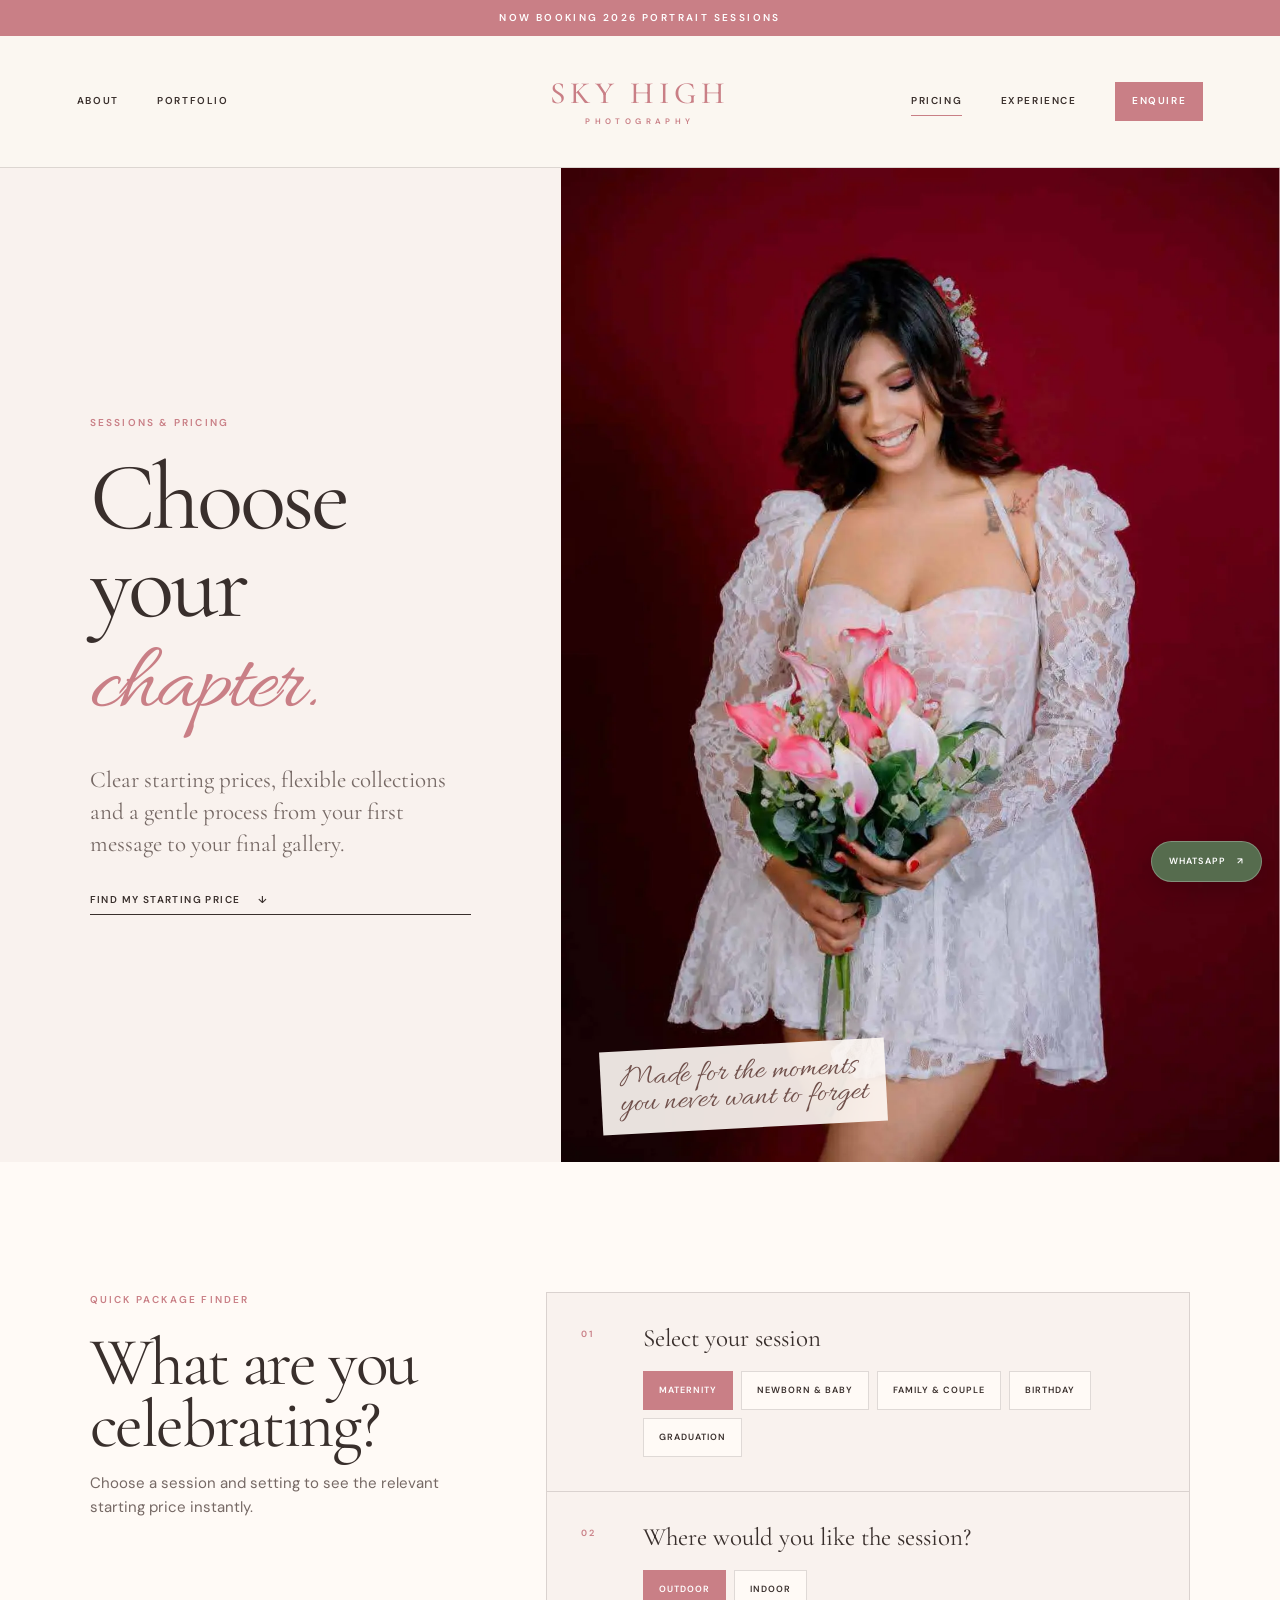
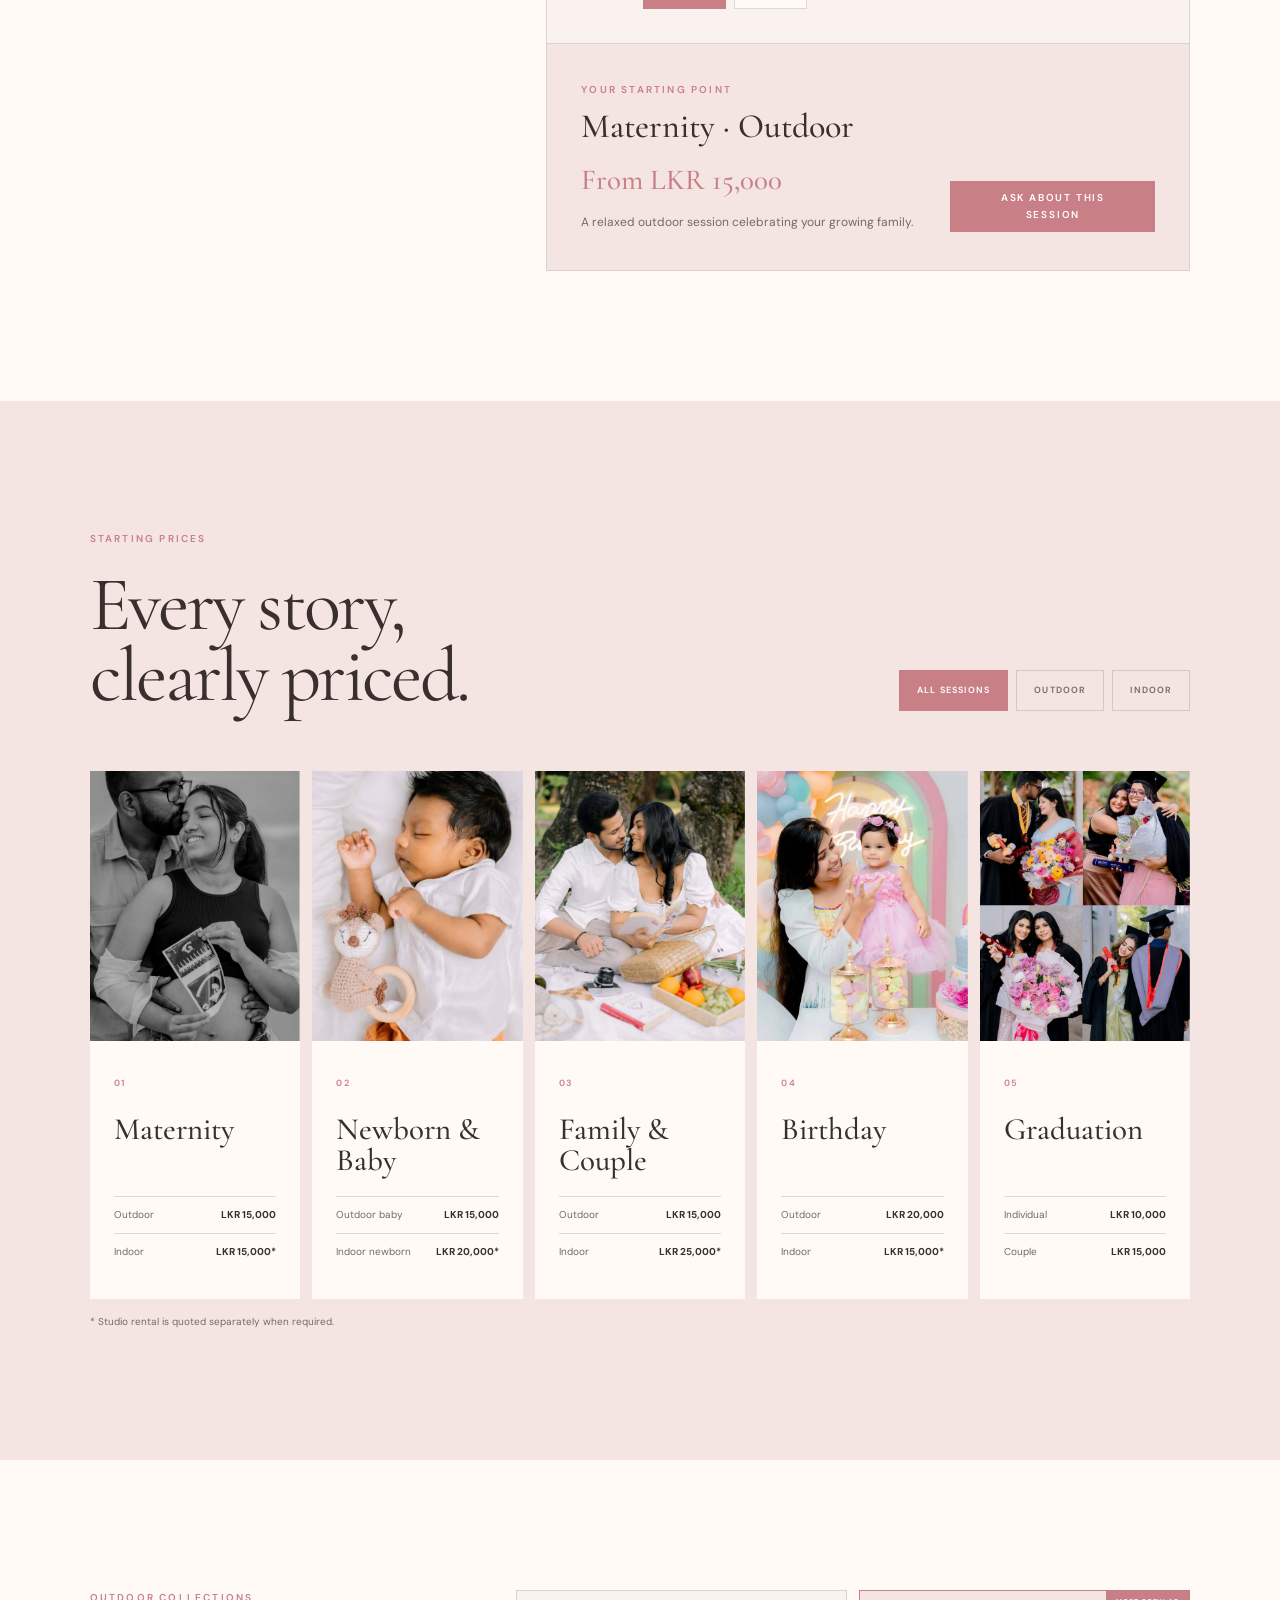
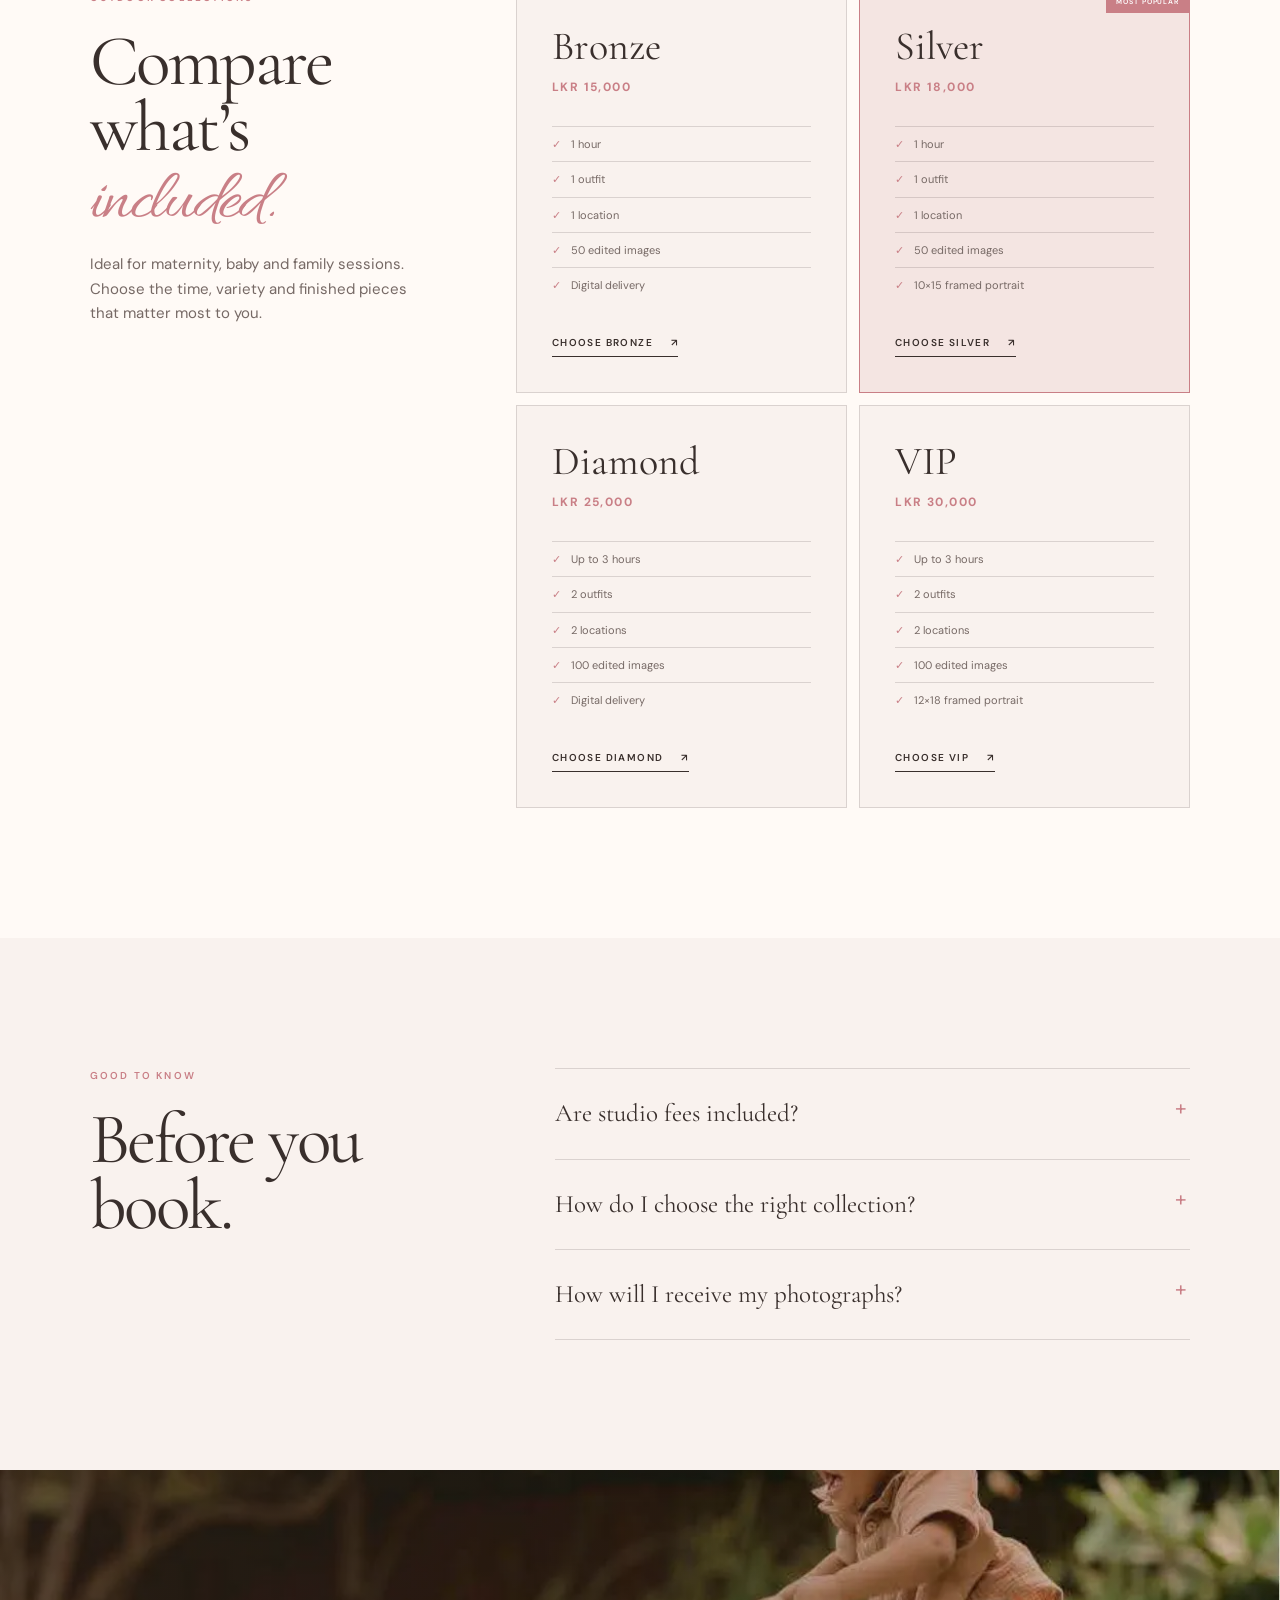
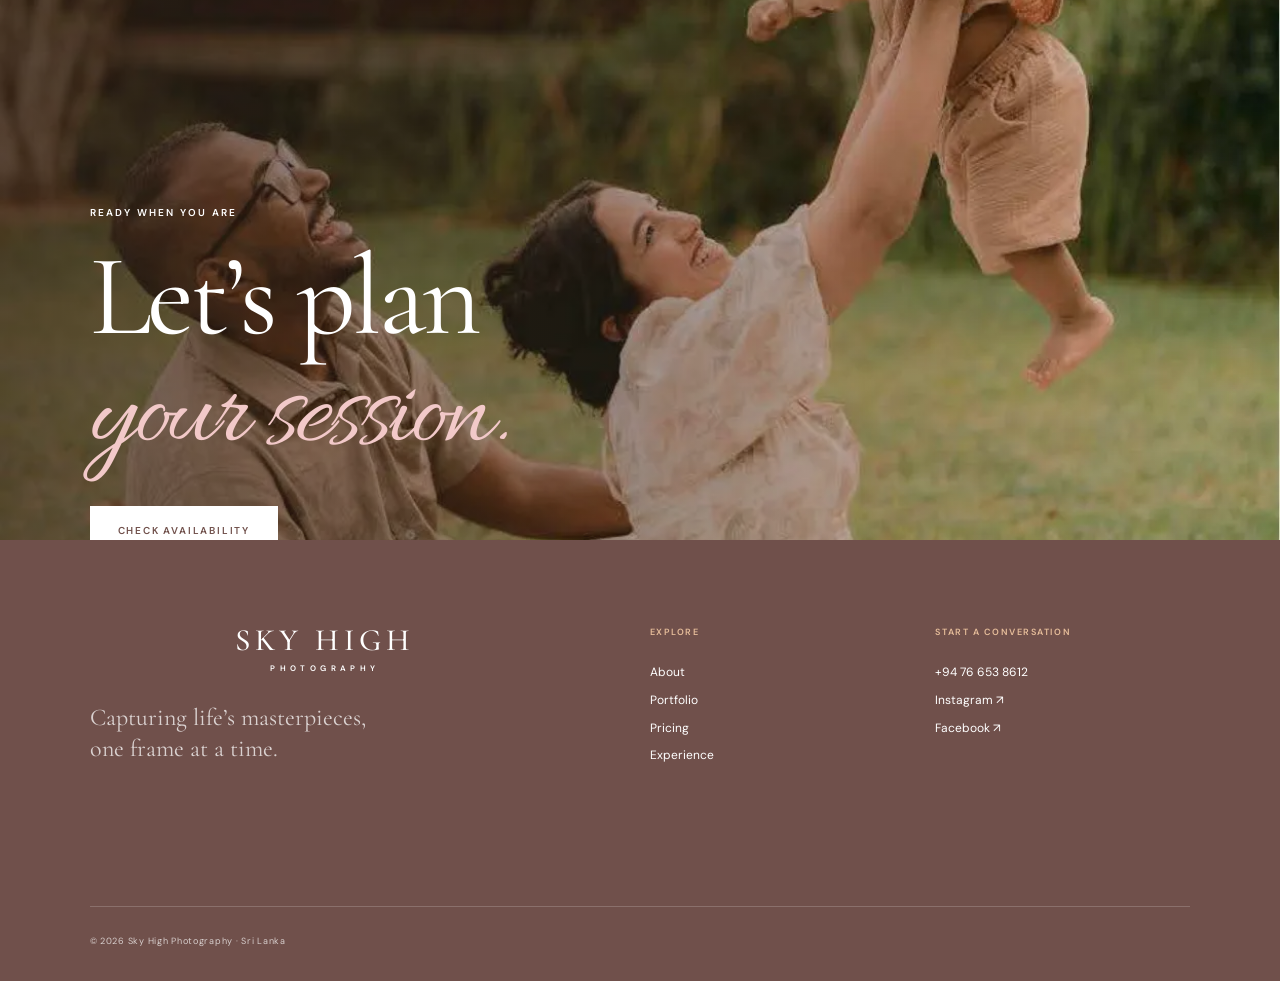
==== pricing.html @ 451ad840 "Add interactive pricing page and refine desktop hero" ====
<!doctype html>
<html lang="en">
<head>
  <meta charset="UTF-8">
  <meta name="viewport" content="width=device-width, initial-scale=1.0">
  <meta name="description" content="Compare Sky High Photography maternity, newborn, baby, family, birthday and graduation session prices in Sri Lanka.">
  <meta name="theme-color" content="#c97f86">
  <title>Sessions & Pricing | Sky High Photography</title>
  <link rel="preconnect" href="https://fonts.googleapis.com">
  <link rel="preconnect" href="https://fonts.gstatic.com" crossorigin>
  <link href="https://fonts.googleapis.com/css2?family=Allura&family=Cormorant+Garamond:ital,wght@0,400;0,500;0,600;1,400&family=DM+Sans:wght@400;500;600&display=swap" rel="stylesheet">
  <link rel="stylesheet" href="styles.css?v=6">
</head>
<body class="pricing-page">
  <a class="skip-link" href="#main">Skip to content</a>
  <div class="announcement">Now booking 2026 portrait sessions</div>

  <header class="site-header" data-header>
    <nav class="nav-group nav-left" aria-label="Primary navigation">
      <a href="index.html#about">About</a>
      <a href="index.html#portfolio">Portfolio</a>
    </nav>
    <a class="brand" href="index.html" aria-label="Sky High Photography home">
      <span>SKY HIGH</span>
      <small>PHOTOGRAPHY</small>
    </a>
    <nav class="nav-group nav-right" aria-label="Secondary navigation">
      <a class="active" href="pricing.html" aria-current="page">Pricing</a>
      <a href="index.html#experience">Experience</a>
      <a class="nav-enquire" href="https://wa.me/94766538612?text=Hi%20Sky%20High%20Photography%2C%20I%27d%20like%20to%20check%20your%20availability." target="_blank" rel="noopener">Enquire</a>
    </nav>
    <button class="menu-toggle" type="button" aria-expanded="false" aria-controls="mobile-menu" aria-label="Open menu">
      <span></span><span></span>
    </button>
    <nav class="mobile-menu" id="mobile-menu" aria-label="Mobile navigation">
      <a href="index.html#about">About</a>
      <a href="index.html#portfolio">Portfolio</a>
      <a href="pricing.html" aria-current="page">Pricing</a>
      <a href="index.html#experience">Experience</a>
      <a href="https://wa.me/94766538612?text=Hi%20Sky%20High%20Photography%2C%20I%27d%20like%20to%20check%20your%20availability." target="_blank" rel="noopener">Check availability</a>
    </nav>
  </header>

  <main id="main">
    <section class="pricing-hero">
      <div class="pricing-hero-copy reveal">
        <p class="eyebrow">Sessions & pricing</p>
        <h1>Choose your<br><em>chapter.</em></h1>
        <p>Clear starting prices, flexible collections and a gentle process from your first message to your final gallery.</p>
        <a class="text-link" href="#package-finder">Find my starting price <span>↓</span></a>
      </div>
      <div class="pricing-hero-image">
        <img src="assets/photos/photo-19.webp" alt="Elegant outdoor maternity portrait" fetchpriority="high">
        <span>Made for the moments<br>you never want to forget</span>
      </div>
    </section>

    <section class="package-finder section" id="package-finder">
      <div class="finder-heading reveal">
        <p class="eyebrow">Quick package finder</p>
        <h2>What are you<br>celebrating?</h2>
        <p>Choose a session and setting to see the relevant starting price instantly.</p>
      </div>

      <div class="finder-panel reveal" data-pricing-finder>
        <div class="finder-step">
          <span class="finder-step-number">01</span>
          <div>
            <p class="finder-question">Select your session</p>
            <div class="choice-row" role="group" aria-label="Select a photography session">
              <button class="choice active" type="button" data-session-choice="maternity" aria-pressed="true">Maternity</button>
              <button class="choice" type="button" data-session-choice="newborn" aria-pressed="false">Newborn & baby</button>
              <button class="choice" type="button" data-session-choice="family" aria-pressed="false">Family & couple</button>
              <button class="choice" type="button" data-session-choice="birthday" aria-pressed="false">Birthday</button>
              <button class="choice" type="button" data-session-choice="graduation" aria-pressed="false">Graduation</button>
            </div>
          </div>
        </div>

        <div class="finder-step">
          <span class="finder-step-number">02</span>
          <div>
            <p class="finder-question" data-setting-question>Where would you like the session?</p>
            <div class="choice-row compact" role="group" aria-label="Select a session setting">
              <button class="choice active" type="button" data-setting-choice="outdoor" aria-pressed="true">Outdoor</button>
              <button class="choice" type="button" data-setting-choice="indoor" aria-pressed="false">Indoor</button>
            </div>
          </div>
        </div>

        <div class="finder-result" aria-live="polite">
          <div>
            <p class="eyebrow">Your starting point</p>
            <h3 data-result-title>Maternity · Outdoor</h3>
            <strong data-result-price>From LKR 15,000</strong>
            <p data-result-note>A relaxed outdoor session celebrating your growing family.</p>
          </div>
          <a class="button button-light" data-result-link href="https://wa.me/94766538612?text=Hi%20Sky%20High%20Photography%2C%20I%27m%20interested%20in%20an%20outdoor%20maternity%20session." target="_blank" rel="noopener">Ask about this session</a>
        </div>
      </div>
    </section>

    <section class="all-sessions section" id="all-sessions">
      <div class="all-sessions-heading reveal">
        <div>
          <p class="eyebrow">Starting prices</p>
          <h2>Every story,<br>clearly priced.</h2>
        </div>
        <div class="pricing-filters" role="group" aria-label="Filter session prices">
          <button class="pricing-filter active" type="button" data-price-filter="all" aria-pressed="true">All sessions</button>
          <button class="pricing-filter" type="button" data-price-filter="outdoor" aria-pressed="false">Outdoor</button>
          <button class="pricing-filter" type="button" data-price-filter="indoor" aria-pressed="false">Indoor</button>
        </div>
      </div>

      <div class="pricing-session-grid">
        <article class="pricing-session-card reveal" data-price-kind="outdoor indoor">
          <img src="assets/photos/photo-49.webp" alt="Maternity photography session" loading="lazy">
          <div><span>01</span><h3>Maternity</h3><p data-price-line="outdoor">Outdoor <strong>LKR 15,000</strong></p><p data-price-line="indoor">Indoor <strong>LKR 15,000*</strong></p></div>
        </article>
        <article class="pricing-session-card reveal" data-price-kind="outdoor indoor">
          <img src="assets/photos/photo-38.webp" alt="Newborn and baby photography session" loading="lazy">
          <div><span>02</span><h3>Newborn & Baby</h3><p data-price-line="outdoor">Outdoor baby <strong>LKR 15,000</strong></p><p data-price-line="indoor">Indoor newborn <strong>LKR 20,000*</strong></p></div>
        </article>
        <article class="pricing-session-card reveal" data-price-kind="outdoor indoor">
          <img src="assets/photos/photo-28.webp" alt="Family and couple photography session" loading="lazy">
          <div><span>03</span><h3>Family & Couple</h3><p data-price-line="outdoor">Outdoor <strong>LKR 15,000</strong></p><p data-price-line="indoor">Indoor <strong>LKR 25,000*</strong></p></div>
        </article>
        <article class="pricing-session-card reveal" data-price-kind="outdoor indoor">
          <img src="assets/photos/photo-09.webp" alt="Birthday photography session" loading="lazy">
          <div><span>04</span><h3>Birthday</h3><p data-price-line="outdoor">Outdoor <strong>LKR 20,000</strong></p><p data-price-line="indoor">Indoor <strong>LKR 15,000*</strong></p></div>
        </article>
        <article class="pricing-session-card reveal" data-price-kind="graduation">
          <img src="assets/photos/photo-04.webp" alt="Graduation photography session" loading="lazy">
          <div><span>05</span><h3>Graduation</h3><p data-price-line="graduation">Individual <strong>LKR 10,000</strong></p><p data-price-line="graduation">Couple <strong>LKR 15,000</strong></p></div>
        </article>
      </div>
      <p class="studio-note">* Studio rental is quoted separately when required.</p>
    </section>

    <section class="collection-compare section">
      <div class="collection-heading reveal">
        <p class="eyebrow">Outdoor collections</p>
        <h2>Compare what’s<br><em>included.</em></h2>
        <p>Ideal for maternity, baby and family sessions. Choose the time, variety and finished pieces that matter most to you.</p>
      </div>
      <div class="collection-grid">
        <article class="collection-card reveal">
          <p class="collection-name">Bronze</p><strong>LKR 15,000</strong>
          <ul><li>1 hour</li><li>1 outfit</li><li>1 location</li><li>50 edited images</li><li>Digital delivery</li></ul>
          <a class="text-link" href="https://wa.me/94766538612?text=Hi%20Sky%20High%20Photography%2C%20I%27m%20interested%20in%20the%20Bronze%20collection." target="_blank" rel="noopener">Choose Bronze <span>↗</span></a>
        </article>
        <article class="collection-card featured reveal">
          <p class="popular">Most popular</p><p class="collection-name">Silver</p><strong>LKR 18,000</strong>
          <ul><li>1 hour</li><li>1 outfit</li><li>1 location</li><li>50 edited images</li><li>10×15 framed portrait</li></ul>
          <a class="text-link" href="https://wa.me/94766538612?text=Hi%20Sky%20High%20Photography%2C%20I%27m%20interested%20in%20the%20Silver%20collection." target="_blank" rel="noopener">Choose Silver <span>↗</span></a>
        </article>
        <article class="collection-card reveal">
          <p class="collection-name">Diamond</p><strong>LKR 25,000</strong>
          <ul><li>Up to 3 hours</li><li>2 outfits</li><li>2 locations</li><li>100 edited images</li><li>Digital delivery</li></ul>
          <a class="text-link" href="https://wa.me/94766538612?text=Hi%20Sky%20High%20Photography%2C%20I%27m%20interested%20in%20the%20Diamond%20collection." target="_blank" rel="noopener">Choose Diamond <span>↗</span></a>
        </article>
        <article class="collection-card reveal">
          <p class="collection-name">VIP</p><strong>LKR 30,000</strong>
          <ul><li>Up to 3 hours</li><li>2 outfits</li><li>2 locations</li><li>100 edited images</li><li>12×18 framed portrait</li></ul>
          <a class="text-link" href="https://wa.me/94766538612?text=Hi%20Sky%20High%20Photography%2C%20I%27m%20interested%20in%20the%20VIP%20collection." target="_blank" rel="noopener">Choose VIP <span>↗</span></a>
        </article>
      </div>
    </section>

    <section class="pricing-faq section">
      <div class="pricing-faq-heading reveal"><p class="eyebrow">Good to know</p><h2>Before you book.</h2></div>
      <div class="faq-list reveal">
        <details><summary>Are studio fees included?</summary><p>Studio rental is quoted separately when an indoor location is required. You will receive the full total before confirming your booking.</p></details>
        <details><summary>How do I choose the right collection?</summary><p>Tell us the session type, preferred date, location and the photographs you hope to create. We will recommend the most suitable option.</p></details>
        <details><summary>How will I receive my photographs?</summary><p>Your professionally edited images are delivered digitally in a convenient private gallery. Framed portraits are included only where stated.</p></details>
      </div>
    </section>

    <section class="pricing-final-cta">
      <img src="assets/photos/photo-31.webp" alt="Family enjoying a playful outdoor photography session" loading="lazy">
      <div class="final-shade"></div>
      <div class="pricing-final-copy reveal">
        <p class="eyebrow light">Ready when you are</p>
        <h2>Let’s plan<br><em>your session.</em></h2>
        <a class="button button-light" href="https://wa.me/94766538612?text=Hi%20Sky%20High%20Photography%2C%20I%27d%20like%20to%20check%20your%20availability." target="_blank" rel="noopener">Check availability</a>
      </div>
    </section>
  </main>

  <footer>
    <div class="footer-brand">
      <a class="brand brand-light" href="index.html"><span>SKY HIGH</span><small>PHOTOGRAPHY</small></a>
      <p>Capturing life’s masterpieces,<br>one frame at a time.</p>
    </div>
    <div class="footer-nav">
      <p>Explore</p>
      <a href="index.html#about">About</a><a href="index.html#portfolio">Portfolio</a><a href="pricing.html">Pricing</a><a href="index.html#experience">Experience</a>
    </div>
    <div class="footer-contact">
      <p>Start a conversation</p>
      <a href="tel:+94766538612">+94 76 653 8612</a>
      <a href="https://www.instagram.com/sky_high_photography/" target="_blank" rel="noopener">Instagram ↗</a>
      <a href="https://www.facebook.com/skyhighphotographycolombo/" target="_blank" rel="noopener">Facebook ↗</a>
    </div>
    <small>© 2026 Sky High Photography · Sri Lanka</small>
  </footer>

  <a class="whatsapp-float" href="https://wa.me/94766538612?text=Hi%20Sky%20High%20Photography%2C%20I%27d%20like%20to%20check%20your%20availability." target="_blank" rel="noopener" aria-label="Chat with Sky High Photography on WhatsApp">WhatsApp <span>↗</span></a>
  <script src="script.js?v=3"></script>
</body>
</html>
---- styles.css ----
:root {
  --terracotta: #c97f86;
  --terracotta-deep: #70504b;
  --clay: #d9a29f;
  --gold: #cda27f;
  --ink: #392f2c;
  --muted: #766965;
  --ivory: #fffaf6;
  --paper: #f9f2ee;
  --blush: #f4e5e2;
  --line: rgba(57, 47, 44, .16);
  --serif: "Cormorant Garamond", Georgia, serif;
  --script: "Allura", cursive;
  --sans: "DM Sans", Arial, sans-serif;
}

* { box-sizing: border-box; }
html { scroll-behavior: smooth; scroll-padding-top: 120px; }
body { margin: 0; background: var(--ivory); color: var(--ink); font-family: var(--sans); font-size: 15px; line-height: 1.65; }
body.menu-open { overflow: hidden; }
img { display: block; width: 100%; }
a { color: inherit; text-decoration: none; }
button { color: inherit; font: inherit; }
.skip-link { position: fixed; z-index: 200; top: 10px; left: 10px; transform: translateY(-150%); background: white; padding: 10px 16px; }
.skip-link:focus { transform: none; }
.announcement { height: 36px; display: flex; align-items: center; justify-content: center; background: var(--terracotta); color: white; font-size: 10px; font-weight: 600; letter-spacing: .24em; text-transform: uppercase; }

.site-header { position: sticky; z-index: 80; top: 0; height: 132px; padding: 0 6vw; display: grid; grid-template-columns: 1fr auto 1fr; align-items: center; background: rgba(251, 247, 241, .98); border-bottom: 1px solid var(--line); transition: height .3s ease, box-shadow .3s ease; }
.site-header.sticky { height: 82px; box-shadow: 0 8px 35px rgba(79, 52, 42, .08); }
.nav-group { display: flex; align-items: center; gap: clamp(20px, 3vw, 46px); font-size: 10px; font-weight: 600; letter-spacing: .16em; text-transform: uppercase; }
.nav-right { justify-content: flex-end; }
.nav-group a:not(.nav-enquire) { position: relative; padding: 12px 0; }
.nav-group a:not(.nav-enquire)::after { content: ""; position: absolute; left: 0; bottom: 6px; width: 0; height: 1px; background: var(--terracotta); transition: width .3s ease; }
.nav-group a:hover::after { width: 100%; }
.nav-enquire { padding: 11px 17px; color: white; background: var(--terracotta); }
.brand { width: max-content; text-align: center; line-height: 1; color: var(--terracotta); }
.brand span { display: block; font-family: var(--serif); font-size: 31px; font-weight: 500; letter-spacing: .16em; }
.brand small { display: block; margin-top: 8px; font-size: 8px; font-weight: 600; letter-spacing: .55em; }
.site-header.sticky .brand span { font-size: 25px; }
.menu-toggle, .mobile-menu { display: none; }

.hero { position: relative; height: clamp(620px, calc(100vh - 168px), 740px); overflow: hidden; background: var(--paper); color: var(--ink); }
.hero-photo { position: absolute; inset: 0 0 0 43%; width: 57%; height: 100%; object-fit: cover; object-position: center 18%; }
.hero-shade { position: absolute; z-index: 1; inset: 0 0 0 43%; background: linear-gradient(90deg, rgba(88, 62, 55, .12), rgba(88, 62, 55, 0) 48%); pointer-events: none; }
.hero-copy { position: absolute; z-index: 2; inset: 0 57% 0 0; padding: clamp(46px, 5.6vw, 105px); display: flex; flex-direction: column; justify-content: center; }
.hero-copy.reveal { opacity: 1; transform: none; }
.eyebrow { margin: 0 0 22px; color: var(--terracotta); font-size: 10px; font-weight: 600; letter-spacing: .22em; text-transform: uppercase; }
.eyebrow.light { color: #fff; }
.hero .eyebrow.light { color: var(--terracotta); }
.hero h1, .welcome h2, .portfolio h2, .sessions h2, .experience h2, .promise h2, .final-cta h2 { margin: 0; font-family: var(--serif); font-weight: 400; line-height: .9; letter-spacing: -.035em; }
.hero h1 { font-size: clamp(66px, 6.2vw, 112px); }
.hero h1 em { display: inline-block; color: var(--terracotta); font-family: var(--script); font-size: 1.05em; font-style: normal; font-weight: 400; transform: translateY(.06em) rotate(-2deg); }
.hero-copy > p:not(.eyebrow) { width: min(420px, 100%); margin: 28px 0 34px; font-family: var(--serif); font-size: 22px; line-height: 1.35; }
.hero-note { position: absolute; z-index: 2; right: 2vw; bottom: 4%; margin: 0; color: white; font-size: 9px; font-weight: 600; letter-spacing: .2em; text-transform: uppercase; writing-mode: vertical-rl; }
.button { display: inline-flex; align-items: center; justify-content: center; min-height: 51px; padding: 0 27px; border: 1px solid currentColor; font-size: 10px; font-weight: 600; letter-spacing: .18em; text-transform: uppercase; transition: background .25s, color .25s, transform .25s; }
.button:hover { transform: translateY(-2px); }
.button-light { background: var(--terracotta); color: white; border-color: var(--terracotta); }
.button-light:hover { background: transparent; color: var(--terracotta); }
.button-gold { border-color: var(--gold); background: var(--gold); color: white; }

.section { padding: 130px 7vw; }
.welcome { position: relative; display: grid; grid-template-columns: .62fr 1fr .42fr; gap: 7vw; align-items: center; background: var(--ivory); }
.welcome::before { content: ""; position: absolute; z-index: 1; top: -25px; left: 0; width: 100%; height: 45px; background: var(--ivory); clip-path: polygon(0 60%, 8% 34%, 16% 57%, 24% 30%, 34% 60%, 43% 26%, 51% 55%, 61% 31%, 70% 61%, 81% 28%, 91% 58%, 100% 36%, 100% 100%, 0 100%); }
.welcome-portrait { height: 560px; overflow: hidden; border-radius: 48% 48% 8px 8px / 30% 30% 8px 8px; }
.welcome-portrait img { height: 100%; object-fit: cover; }
.welcome-copy { max-width: 680px; }
.welcome h2 { font-size: clamp(55px, 5.6vw, 94px); }
.welcome h2 span { color: var(--terracotta); }
.welcome-copy .lead { margin: 38px 0 20px; font-family: var(--serif); font-size: 24px; line-height: 1.4; }
.welcome-copy > p:not(.eyebrow):not(.lead) { max-width: 570px; color: var(--muted); }
.text-link { display: inline-flex; gap: 18px; margin-top: 28px; padding-bottom: 5px; border-bottom: 1px solid; font-size: 10px; font-weight: 600; letter-spacing: .14em; text-transform: uppercase; }
.welcome-stack { position: relative; align-self: end; margin-bottom: 20px; }
.welcome-stack img { height: 275px; object-fit: cover; transform: rotate(3deg); box-shadow: 0 20px 45px rgba(82, 54, 43, .15); }
.welcome-stack span { display: block; margin: 14px 0 0 -24px; color: var(--terracotta); font-family: var(--script); font-size: 32px; line-height: .8; transform: rotate(-5deg); }

.portfolio { padding-bottom: 120px; background: var(--paper); }
.portfolio-heading { display: grid; grid-template-columns: 1fr .55fr; gap: 8vw; align-items: end; padding-bottom: 75px; }
.portfolio-heading h2 { font-size: clamp(65px, 7vw, 112px); }
.portfolio-heading > p { max-width: 470px; margin: 0; color: var(--muted); }
.story-grid { padding: 0 4vw; display: grid; grid-template-columns: 1fr .72fr .82fr; grid-auto-rows: 300px; gap: 16px; }
.story { position: relative; margin: 0; overflow: hidden; background: #d8c7bb; }
.story-tall { grid-row: span 2; }
.story-wide { grid-column: span 2; }
.story img { height: 100%; object-fit: cover; transition: transform .8s cubic-bezier(.2,.7,.2,1); }
.story:hover img { transform: scale(1.035); }
.story figcaption { position: absolute; left: 0; bottom: 0; min-width: 170px; padding: 15px 20px; background: rgba(251,247,241,.95); }
.story figcaption span, .story figcaption small { display: block; }
.story figcaption span { font-family: var(--serif); font-size: 24px; line-height: 1; }
.story figcaption small { margin-top: 5px; color: var(--muted); font-size: 8px; letter-spacing: .14em; text-transform: uppercase; }
.story-quote { padding: 38px; display: flex; flex-direction: column; justify-content: flex-end; background: var(--terracotta); color: white; }
.story-quote p { margin: 0; font-family: var(--serif); font-size: clamp(27px, 2.8vw, 45px); line-height: 1.05; }
.story-quote span { margin-top: 22px; font-size: 8px; font-weight: 600; letter-spacing: .18em; text-transform: uppercase; }
.filmstrip { margin-top: 16px; padding: 0 4vw; display: grid; grid-template-columns: repeat(8, 1fr); gap: 12px; overflow: hidden; }
.filmstrip img { height: 190px; object-fit: cover; }
.filmstrip img:nth-child(even) { transform: translateY(22px); }

.sessions { padding-top: 140px; background: var(--blush); color: var(--ink); }
.sessions-heading { display: grid; grid-template-columns: 1fr .55fr; gap: 8vw; align-items: end; margin-bottom: 70px; }
.sessions-heading .eyebrow { grid-column: 1 / -1; margin-bottom: -20px; }
.sessions h2 { font-size: clamp(60px, 6.5vw, 108px); }
.sessions .eyebrow.light { color: var(--terracotta); }
.sessions-heading > p:last-child { max-width: 480px; margin: 0 0 8px; color: var(--muted); }
.session-cards { display: grid; grid-template-columns: repeat(5, 1fr); gap: 12px; }
.session-card { overflow: hidden; background: var(--ivory); color: var(--ink); }
.session-card > img { height: 245px; object-fit: cover; }
.session-card > div { padding: 27px 24px 25px; }
.card-number { margin: 0 0 25px; color: var(--terracotta); font-size: 9px; font-weight: 600; letter-spacing: .16em; }
.session-card h3 { margin: 0; font-family: var(--serif); font-size: 31px; font-weight: 500; line-height: 1; }
.session-card > div > p:not(.card-number) { min-height: 68px; color: var(--muted); font-size: 12px; line-height: 1.5; }
.session-card dl { margin: 22px 0 0; border-top: 1px solid var(--line); }
.session-card dl div { display: flex; justify-content: space-between; gap: 10px; padding: 10px 0; border-bottom: 1px solid var(--line); font-size: 10px; }
.session-card dt { color: var(--muted); }
.session-card dd { margin: 0; font-weight: 600; white-space: nowrap; }
.studio-note { margin: 15px 0 0; color: var(--muted); font-size: 10px; }
.package-area { margin-top: 95px; padding: 65px; display: grid; grid-template-columns: .58fr 1fr; gap: 7vw; background: var(--ivory); color: var(--ink); }
.package-intro h3 { margin: 0; font-family: var(--serif); font-size: clamp(48px, 4.4vw, 76px); font-weight: 400; line-height: .92; }
.package-intro h3 em { color: var(--terracotta); font-family: var(--script); font-size: 1.12em; font-style: normal; }
.package-intro > p:last-child { max-width: 360px; color: var(--muted); }
.package-list { border-top: 1px solid var(--line); }
.package { position: relative; padding: 21px 0; border-bottom: 1px solid var(--line); }
.package > div { display: flex; justify-content: space-between; gap: 25px; align-items: baseline; }
.package span { font-family: var(--serif); font-size: 26px; }
.package strong { color: var(--terracotta); font-size: 11px; letter-spacing: .08em; text-transform: uppercase; }
.package > p:not(.popular) { margin: 7px 0 0; color: var(--muted); font-size: 11px; }
.package .popular { position: absolute; right: 0; top: -12px; margin: 0; padding: 3px 8px; background: var(--gold); color: white; font-size: 7px; font-weight: 600; letter-spacing: .13em; text-transform: uppercase; }
.pricing-action { margin-top: 40px; padding: 45px 5vw; display: flex; align-items: center; justify-content: space-between; gap: 50px; border: 1px solid var(--line); background: rgba(255,255,255,.45); }
.pricing-action .script { display: block; font-family: var(--script); font-size: 42px; line-height: 1; }
.pricing-action p { margin: 8px 0 0; color: var(--muted); }

.pricing-preview { display: grid; grid-template-columns: .78fr 1fr; gap: 9vw; align-items: center; background: var(--blush); }
.pricing-preview-copy { max-width: 610px; }
.pricing-preview h2, .pricing-hero h1, .package-finder h2, .all-sessions h2, .collection-compare h2, .pricing-faq h2, .pricing-final-cta h2 { margin: 0; font-family: var(--serif); font-weight: 400; line-height: .92; letter-spacing: -.035em; }
.pricing-preview h2 { font-size: clamp(58px, 5.5vw, 94px); }
.pricing-preview h2 em { color: var(--terracotta); font-family: var(--script); font-style: normal; }
.pricing-preview-copy > p:not(.eyebrow) { max-width: 540px; margin: 30px 0; color: var(--muted); }
.pricing-preview-images { position: relative; min-height: 610px; }
.pricing-preview-images img:first-child { position: absolute; left: 0; top: 0; width: 74%; height: 84%; object-fit: cover; }
.pricing-preview-images img:nth-child(2) { position: absolute; right: 0; bottom: 0; width: 42%; height: 43%; object-fit: cover; border: 11px solid var(--blush); }
.pricing-preview-images > span { position: absolute; right: 4%; top: 8%; padding: 18px; display: grid; place-items: center; width: 132px; height: 132px; border: 1px solid var(--terracotta); border-radius: 50%; background: rgba(255,250,246,.92); color: var(--muted); font-size: 9px; line-height: 1.5; letter-spacing: .12em; text-align: center; text-transform: uppercase; }
.pricing-preview-images strong { display: block; color: var(--terracotta); font-family: var(--serif); font-size: 24px; font-weight: 500; letter-spacing: 0; }

/* Dedicated pricing page */
[hidden] { display: none !important; }
.nav-group a.active::after { width: 100%; }
.pricing-hero { min-height: 680px; display: grid; grid-template-columns: .78fr 1fr; background: var(--paper); }
.pricing-hero-copy { padding: 90px 7vw; display: flex; flex-direction: column; justify-content: center; }
.pricing-hero h1 { font-size: clamp(75px, 7.5vw, 132px); }
.pricing-hero h1 em { color: var(--terracotta); font-family: var(--script); font-style: normal; }
.pricing-hero-copy > p:not(.eyebrow) { max-width: 500px; margin: 32px 0 4px; color: var(--muted); font-family: var(--serif); font-size: 23px; line-height: 1.4; }
.pricing-hero-image { position: relative; min-height: 680px; overflow: hidden; }
.pricing-hero-image img { height: 100%; object-fit: cover; object-position: center 30%; }
.pricing-hero-image span { position: absolute; left: 40px; bottom: 35px; padding: 15px 19px; background: rgba(255,250,246,.9); color: var(--terracotta-deep); font-family: var(--script); font-size: 31px; line-height: .85; transform: rotate(-3deg); }

.package-finder { display: grid; grid-template-columns: .55fr 1fr; gap: 8vw; background: var(--ivory); }
.finder-heading { position: sticky; top: 120px; align-self: start; }
.package-finder h2 { font-size: clamp(58px, 5.3vw, 88px); }
.finder-heading > p:last-child { max-width: 420px; color: var(--muted); }
.finder-panel { border: 1px solid var(--line); background: var(--paper); }
.finder-step { padding: 34px; display: grid; grid-template-columns: 42px 1fr; gap: 20px; border-bottom: 1px solid var(--line); }
.finder-step-number { color: var(--terracotta); font-size: 9px; font-weight: 600; letter-spacing: .18em; }
.finder-question { margin: -4px 0 18px; font-family: var(--serif); font-size: 25px; line-height: 1.2; }
.choice-row { display: flex; flex-wrap: wrap; gap: 8px; }
.choice { padding: 11px 15px; border: 1px solid var(--line); background: var(--ivory); cursor: pointer; font-size: 9px; font-weight: 600; letter-spacing: .11em; text-transform: uppercase; transition: background .2s, border-color .2s, color .2s; }
.choice:hover, .choice.active { border-color: var(--terracotta); background: var(--terracotta); color: white; }
.finder-result { padding: 38px 34px; display: grid; grid-template-columns: 1fr auto; gap: 30px; align-items: end; background: var(--blush); }
.finder-result .eyebrow { margin-bottom: 10px; }
.finder-result h3 { margin: 0; font-family: var(--serif); font-size: 34px; font-weight: 500; line-height: 1.1; }
.finder-result strong { display: block; margin-top: 10px; color: var(--terracotta); font-family: var(--serif); font-size: 29px; font-weight: 500; }
.finder-result p:last-child { max-width: 480px; margin: 9px 0 0; color: var(--muted); font-size: 12px; }
.finder-result .button { width: 205px; text-align: center; }

.all-sessions { background: var(--blush); }
.all-sessions-heading { display: flex; justify-content: space-between; gap: 60px; align-items: end; margin-bottom: 60px; }
.all-sessions h2 { font-size: clamp(61px, 6vw, 100px); }
.pricing-filters { display: flex; gap: 8px; flex-wrap: wrap; justify-content: flex-end; }
.pricing-filter { padding: 12px 17px; border: 1px solid var(--line); background: transparent; cursor: pointer; color: var(--muted); font-size: 9px; font-weight: 600; letter-spacing: .13em; text-transform: uppercase; }
.pricing-filter:hover, .pricing-filter.active { border-color: var(--terracotta); background: var(--terracotta); color: white; }
.pricing-session-grid { display: grid; grid-template-columns: repeat(5, 1fr); gap: 12px; }
.pricing-session-card { background: var(--ivory); }
.pricing-session-card img { height: 270px; object-fit: cover; }
.pricing-session-card > div { padding: 28px 24px; }
.pricing-session-card span { color: var(--terracotta); font-size: 9px; font-weight: 600; letter-spacing: .16em; }
.pricing-session-card h3 { min-height: 62px; margin: 20px 0; font-family: var(--serif); font-size: 31px; font-weight: 500; line-height: 1; }
.pricing-session-card p { margin: 0; padding: 10px 0; display: flex; justify-content: space-between; gap: 12px; border-top: 1px solid var(--line); color: var(--muted); font-size: 10px; }
.pricing-session-card strong { color: var(--ink); white-space: nowrap; }

.collection-compare { display: grid; grid-template-columns: .48fr 1fr; gap: 8vw; background: var(--ivory); }
.collection-heading { align-self: start; position: sticky; top: 120px; }
.collection-compare h2 { font-size: clamp(60px, 5.6vw, 94px); }
.collection-compare h2 em { color: var(--terracotta); font-family: var(--script); font-style: normal; }
.collection-heading > p:last-child { max-width: 420px; color: var(--muted); }
.collection-grid { display: grid; grid-template-columns: 1fr 1fr; gap: 12px; }
.collection-card { position: relative; padding: 35px; border: 1px solid var(--line); background: var(--paper); }
.collection-card.featured { border-color: var(--terracotta); background: var(--blush); }
.collection-card .popular { position: absolute; top: 0; right: 0; margin: 0; padding: 5px 10px; background: var(--terracotta); color: white; font-size: 7px; font-weight: 600; letter-spacing: .14em; text-transform: uppercase; }
.collection-name { margin: 0; font-family: var(--serif); font-size: 40px; line-height: 1; }
.collection-card > strong { display: block; margin-top: 12px; color: var(--terracotta); font-size: 12px; letter-spacing: .12em; }
.collection-card ul { margin: 28px 0 5px; padding: 0; list-style: none; }
.collection-card li { padding: 8px 0; border-top: 1px solid var(--line); color: var(--muted); font-size: 11px; }
.collection-card li::before { content: "✓"; margin-right: 10px; color: var(--terracotta); }

.pricing-faq { display: grid; grid-template-columns: .55fr 1fr; gap: 9vw; background: var(--paper); }
.pricing-faq h2 { font-size: clamp(60px, 5.6vw, 94px); }
.faq-list { border-top: 1px solid var(--line); }
.faq-list details { border-bottom: 1px solid var(--line); }
.faq-list summary { padding: 24px 42px 24px 0; position: relative; cursor: pointer; list-style: none; font-family: var(--serif); font-size: 25px; }
.faq-list summary::-webkit-details-marker { display: none; }
.faq-list summary::after { content: "+"; position: absolute; right: 3px; top: 22px; color: var(--terracotta); font-family: var(--sans); font-size: 21px; }
.faq-list details[open] summary::after { content: "−"; }
.faq-list details p { max-width: 620px; margin: -5px 0 25px; color: var(--muted); }

.pricing-final-cta { position: relative; min-height: 670px; overflow: hidden; color: white; }
.pricing-final-cta > img { width: 100%; height: 670px; object-fit: cover; object-position: center 52%; }
.pricing-final-copy { position: absolute; z-index: 2; left: 7vw; top: 50%; transform: translateY(-50%); }
.pricing-final-copy.in-view { transform: translateY(-50%); }
.pricing-final-cta h2 { font-size: clamp(80px, 9vw, 145px); }
.pricing-final-cta h2 em { color: #f2c9c9; font-family: var(--script); font-style: normal; }
.pricing-final-cta .button { margin-top: 34px; background: white; color: var(--terracotta-deep); border-color: white; }

.experience { min-height: 900px; display: grid; grid-template-columns: 1fr 1fr; background: var(--blush); }
.experience-photo { position: relative; min-height: 800px; }
.experience-photo > img:first-child { width: 100%; height: 100%; object-fit: cover; }
.experience-small { position: absolute; right: -7%; bottom: 8%; width: 34%; height: 34%; object-fit: cover; border: 10px solid var(--blush); }
.experience-copy { padding: 120px 8vw 100px; }
.experience h2 { font-size: clamp(58px, 5.6vw, 96px); }
.experience ol { margin: 65px 0 0; padding: 0; list-style: none; }
.experience li { display: grid; grid-template-columns: 46px 1fr; gap: 18px; padding: 23px 0; border-top: 1px solid var(--line); }
.experience li > span { color: var(--terracotta); font-size: 9px; font-weight: 600; }
.experience li h3 { margin: 0 0 5px; font-family: var(--serif); font-size: 25px; font-weight: 500; }
.experience li p { max-width: 440px; margin: 0; color: var(--muted); font-size: 13px; }

.promise { display: grid; grid-template-columns: .7fr 1fr; gap: 9vw; align-items: center; }
.promise-copy { max-width: 540px; }
.promise h2 { font-size: clamp(64px, 6.5vw, 108px); }
.promise h2 em { color: var(--terracotta); font-family: var(--script); font-style: normal; }
.promise-copy > p:not(.eyebrow) { margin-top: 35px; color: var(--muted); }
.promise-collage { position: relative; min-height: 690px; }
.promise-main { position: absolute; left: 0; top: 0; width: 72%; height: 78%; object-fit: cover; }
.promise-overlap { position: absolute; right: 0; bottom: 0; width: 43%; height: 48%; object-fit: cover; border: 12px solid var(--ivory); }
.promise-collage span { position: absolute; right: 4%; top: 8%; color: var(--terracotta); font-family: var(--script); font-size: 39px; line-height: .8; transform: rotate(-5deg); }

.final-cta { position: relative; height: 82vh; min-height: 620px; color: white; overflow: hidden; }
.final-cta > img { width: 100%; height: 100%; object-fit: cover; object-position: center 40%; }
.final-shade { position: absolute; inset: 0; background: linear-gradient(90deg, rgba(54,32,23,.67), rgba(54,32,23,.12)); }
.final-copy { position: absolute; left: 8vw; top: 50%; transform: translateY(-50%); }
.final-copy.in-view { transform: translateY(-50%); }
.final-cta h2 { font-size: clamp(92px, 11vw, 180px); }
.final-cta h2 em { color: #f4d8c8; font-family: var(--script); font-style: normal; }
.final-cta .button { margin-top: 38px; }
.final-cta .button-light { background: rgba(255,255,255,.96); color: var(--terracotta-deep); border-color: white; }
.final-cta .button-light:hover { background: transparent; color: white; }

footer { padding: 85px 7vw 32px; display: grid; grid-template-columns: 1.2fr .5fr .65fr; gap: 7vw; background: var(--terracotta-deep); color: white; }
.brand-light { color: white; }
.footer-brand > p { margin: 30px 0 0; color: rgba(255,255,255,.74); font-family: var(--serif); font-size: 24px; line-height: 1.3; }
.footer-nav, .footer-contact { display: flex; flex-direction: column; gap: 8px; font-size: 12px; }
.footer-nav p, .footer-contact p { margin: 0 0 15px; color: #e6bd9a; font-size: 9px; font-weight: 600; letter-spacing: .17em; text-transform: uppercase; }
footer > small { grid-column: 1 / -1; margin-top: 50px; padding-top: 27px; border-top: 1px solid rgba(255,255,255,.18); color: rgba(255,255,255,.72); font-size: 9px; letter-spacing: .08em; }
.whatsapp-float { position: fixed; z-index: 70; right: 18px; bottom: 18px; padding: 12px 17px; border: 1px solid rgba(255,255,255,.25); border-radius: 99px; background: #566c4e; color: white; box-shadow: 0 8px 25px rgba(0,0,0,.18); font-size: 9px; font-weight: 600; letter-spacing: .12em; text-transform: uppercase; }
.whatsapp-float span { margin-left: 8px; }

.reveal { opacity: 0; transform: translateY(25px); transition: opacity .8s ease, transform .8s ease; }
.reveal.in-view { opacity: 1; transform: none; }

@media (max-width: 1180px) {
  .site-header { padding: 0 4vw; }
  .nav-group { gap: 20px; }
  .session-cards { grid-template-columns: repeat(3, 1fr); }
  .pricing-session-grid { grid-template-columns: repeat(3, 1fr); }
}

@media (max-width: 900px) {
  html { scroll-padding-top: 85px; }
  .announcement { height: 32px; font-size: 8px; }
  .site-header, .site-header.sticky { height: 82px; padding: 0 20px; grid-template-columns: 1fr auto; }
  .nav-group { display: none; }
  .brand { text-align: left; }
  .brand span, .site-header.sticky .brand span { font-size: 23px; }
  .brand small { margin-top: 5px; font-size: 6px; }
  .menu-toggle { display: block; position: relative; z-index: 2; width: 42px; height: 42px; padding: 9px; border: 0; background: transparent; }
  .menu-toggle span { display: block; width: 24px; height: 1px; margin: 7px 0; background: var(--ink); transition: transform .25s; }
  .menu-toggle[aria-expanded="true"] span:first-child { transform: translateY(4px) rotate(45deg); }
  .menu-toggle[aria-expanded="true"] span:last-child { transform: translateY(-4px) rotate(-45deg); }
  .mobile-menu { position: absolute; top: 82px; left: 0; width: 100%; height: calc(100vh - 82px); padding: 45px 7vw; flex-direction: column; gap: 6px; background: var(--ivory); }
  .mobile-menu.open { display: flex; }
  .mobile-menu a { padding: 13px 0; border-bottom: 1px solid var(--line); font-family: var(--serif); font-size: 34px; line-height: 1.1; }
  .mobile-menu a:last-child { margin-top: 20px; padding: 16px 20px; background: var(--terracotta); color: white; border: 0; font-family: var(--sans); font-size: 10px; letter-spacing: .14em; text-align: center; text-transform: uppercase; }
  .hero { height: 78vh; min-height: 620px; color: white; }
  .hero-photo { position: absolute; inset: 0; width: 100%; object-position: center 22%; }
  .hero-shade { position: absolute; inset: 0; background: linear-gradient(0deg, rgba(50,35,31,.7), rgba(50,35,31,.04) 72%); }
  .hero-copy { position: absolute; inset: auto 7vw 9%; width: min(630px, 82vw); padding: 0; display: block; }
  .hero h1 { font-size: clamp(65px, 15vw, 100px); }
  .hero .eyebrow.light { color: white; }
  .hero h1 em { color: #f2c9c9; }
  .hero .button-light { background: rgba(255,255,255,.96); color: var(--terracotta-deep); border-color: white; }
  .hero .button-light:hover { background: transparent; color: white; }
  .section { padding: 95px 6vw; }
  .welcome { grid-template-columns: .8fr 1fr; gap: 7vw; }
  .welcome-portrait { height: 480px; }
  .welcome-stack { display: none; }
  .portfolio-heading { grid-template-columns: 1fr; }
  .story-grid { grid-template-columns: 1fr 1fr; grid-auto-rows: 260px; }
  .story-wide, .story-quote { grid-column: span 1; }
  .filmstrip { overflow-x: auto; grid-template-columns: repeat(8, 170px); padding-bottom: 25px; }
  .sessions-heading { grid-template-columns: 1fr; }
  .sessions-heading .eyebrow { margin-bottom: 0; }
  .session-cards { grid-template-columns: repeat(2, 1fr); }
  .package-area { padding: 50px 5vw; grid-template-columns: 1fr; }
  .experience { grid-template-columns: 1fr; }
  .experience-photo { min-height: 650px; }
  .experience-small { right: 5%; }
  .experience-copy { padding: 95px 7vw; }
  .promise { grid-template-columns: 1fr 1fr; gap: 6vw; }
  .promise-collage { min-height: 540px; }
  .pricing-preview { grid-template-columns: 1fr 1fr; gap: 6vw; }
  .pricing-preview-images { min-height: 520px; }
  .pricing-hero { min-height: 590px; grid-template-columns: 1fr 1fr; }
  .pricing-hero-copy { padding: 70px 6vw; }
  .pricing-hero-image { min-height: 590px; }
  .package-finder, .collection-compare, .pricing-faq { grid-template-columns: 1fr; }
  .finder-heading, .collection-heading { position: static; }
  .pricing-session-grid { grid-template-columns: repeat(2, 1fr); }
  .pricing-session-card img { height: 320px; }
}

@media (max-width: 620px) {
  body { font-size: 14px; }
  .announcement { letter-spacing: .18em; }
  .hero { height: calc(100svh - 114px); min-height: 560px; }
  .hero-photo { object-position: 58% center; }
  .hero-shade { background: linear-gradient(0deg, rgba(42,24,18,.68), rgba(42,24,18,.05) 70%); }
  .hero-copy { left: 22px; right: 22px; bottom: 7%; width: auto; }
  .hero h1 { font-size: clamp(60px, 18vw, 82px); }
  .hero-copy > p:not(.eyebrow) { margin: 21px 0 26px; font-size: 18px; }
  .hero-note { display: none; }
  .button { width: 100%; }
  .section { padding: 80px 22px; }
  .welcome { display: flex; flex-direction: column; align-items: stretch; }
  .welcome-portrait { width: 72%; height: 390px; margin-top: -118px; position: relative; z-index: 3; border: 8px solid var(--ivory); }
  .welcome h2 { font-size: 53px; }
  .welcome-copy .lead { margin-top: 27px; font-size: 21px; }
  .text-link { font-size: 9px; }
  .portfolio { padding-bottom: 75px; }
  .portfolio-heading { padding-bottom: 55px; }
  .portfolio-heading h2 { font-size: 62px; }
  .story-grid { display: flex; padding: 0 14px; overflow-x: auto; scroll-snap-type: x mandatory; gap: 10px; }
  .story, .story-tall, .story-wide, .story-quote { flex: 0 0 82vw; height: 520px; scroll-snap-align: center; }
  .story-quote { height: 300px; align-self: flex-end; }
  .filmstrip { margin-top: 10px; padding: 0 14px 22px; grid-template-columns: repeat(8, 145px); }
  .filmstrip img { height: 170px; }
  .filmstrip img:nth-child(even) { transform: none; }
  .sessions { padding-top: 90px; }
  .sessions h2 { font-size: 56px; }
  .session-cards { display: flex; margin-right: -22px; overflow-x: auto; scroll-snap-type: x mandatory; gap: 10px; padding-bottom: 12px; }
  .session-card { flex: 0 0 82vw; scroll-snap-align: start; }
  .session-card > img { height: 280px; }
  .session-card > div > p:not(.card-number) { min-height: 0; }
  .package-area { margin-top: 65px; padding: 40px 22px; }
  .package-intro h3 { font-size: 48px; }
  .package > div { display: block; }
  .package strong { display: block; margin-top: 3px; }
  .pricing-action { padding: 35px 24px; display: block; }
  .pricing-action .script { font-size: 37px; }
  .pricing-action .button { margin-top: 25px; }
  .experience { min-height: 0; }
  .experience-photo { min-height: 520px; }
  .experience-small { width: 38%; height: 35%; border-width: 7px; }
  .experience-copy { padding: 80px 22px; }
  .experience h2 { font-size: 55px; }
  .experience ol { margin-top: 48px; }
  .promise { display: flex; flex-direction: column-reverse; }
  .promise-collage { width: 100%; min-height: 500px; }
  .promise-copy { width: 100%; }
  .promise h2 { font-size: 61px; }
  .pricing-preview { display: flex; flex-direction: column-reverse; }
  .pricing-preview-copy { width: 100%; }
  .pricing-preview h2 { font-size: 55px; }
  .pricing-preview-images { width: 100%; min-height: 480px; }
  .pricing-preview-images > span { right: 1%; width: 112px; height: 112px; }
  .pricing-hero { display: flex; flex-direction: column-reverse; min-height: 0; }
  .pricing-hero-image { min-height: 56vh; }
  .pricing-hero-image span { left: 18px; bottom: 18px; font-size: 27px; }
  .pricing-hero-copy { padding: 70px 22px 75px; }
  .pricing-hero h1 { font-size: 72px; }
  .pricing-hero-copy > p:not(.eyebrow) { font-size: 20px; }
  .package-finder { padding-top: 75px; }
  .package-finder h2, .all-sessions h2, .collection-compare h2, .pricing-faq h2 { font-size: 55px; }
  .finder-step { padding: 28px 22px; grid-template-columns: 30px 1fr; gap: 10px; }
  .choice-row { display: grid; grid-template-columns: 1fr 1fr; }
  .choice { min-height: 44px; }
  .choice-row.compact { display: flex; }
  .choice-row.compact .choice { flex: 1; }
  .finder-result { padding: 30px 22px; grid-template-columns: 1fr; }
  .finder-result .button { width: 100%; }
  .all-sessions-heading { display: block; }
  .pricing-filters { margin-top: 30px; justify-content: flex-start; }
  .pricing-session-grid { display: flex; margin-right: -22px; overflow-x: auto; scroll-snap-type: x mandatory; gap: 10px; padding-bottom: 12px; }
  .pricing-session-card { flex: 0 0 82vw; scroll-snap-align: start; }
  .pricing-session-card img { height: 300px; }
  .collection-grid { grid-template-columns: 1fr; }
  .collection-card { padding: 30px 25px; }
  .pricing-faq { gap: 35px; }
  .faq-list summary { font-size: 22px; }
  .pricing-final-cta, .pricing-final-cta > img { min-height: 590px; height: 70vh; }
  .pricing-final-cta > img { object-position: 58% center; }
  .pricing-final-copy { left: 22px; right: 22px; top: auto; bottom: 8%; transform: none; }
  .pricing-final-copy.in-view { transform: none; }
  .pricing-final-cta h2 { font-size: 72px; }
  .final-cta { height: 75vh; min-height: 560px; }
  .final-cta > img { object-position: 58% center; }
  .final-shade { background: linear-gradient(0deg, rgba(54,32,23,.75), rgba(54,32,23,.08)); }
  .final-copy { left: 22px; right: 22px; top: auto; bottom: 8%; transform: none; }
  .final-copy.in-view { transform: none; }
  .final-cta h2 { font-size: 83px; }
  footer { padding: 70px 22px 28px; grid-template-columns: 1fr 1fr; }
  .footer-brand { grid-column: 1 / -1; margin-bottom: 25px; }
  footer > small { margin-top: 30px; }
  .whatsapp-float { right: 10px; bottom: 10px; }
}

@media (prefers-reduced-motion: reduce) {
  html { scroll-behavior: auto; }
  .reveal { opacity: 1; transform: none; transition: none; }
  .story img { transition: none; }
}
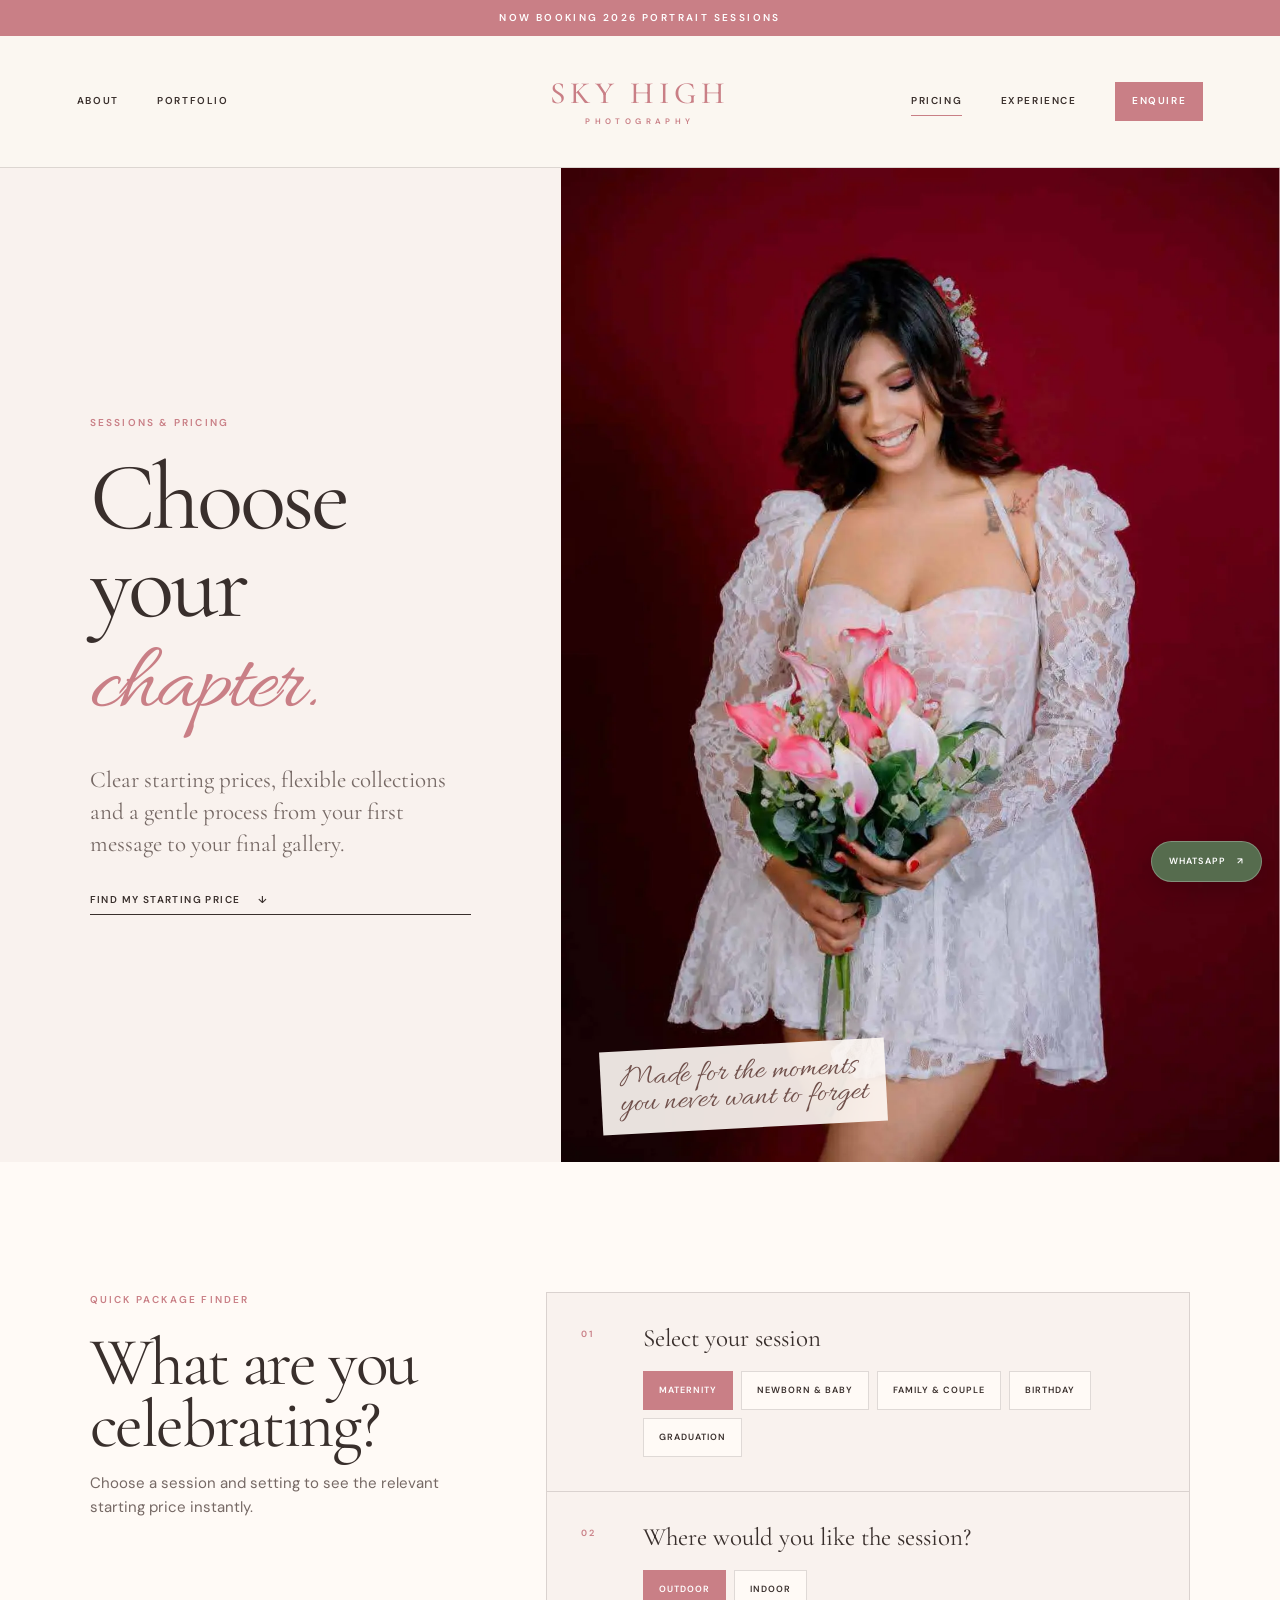
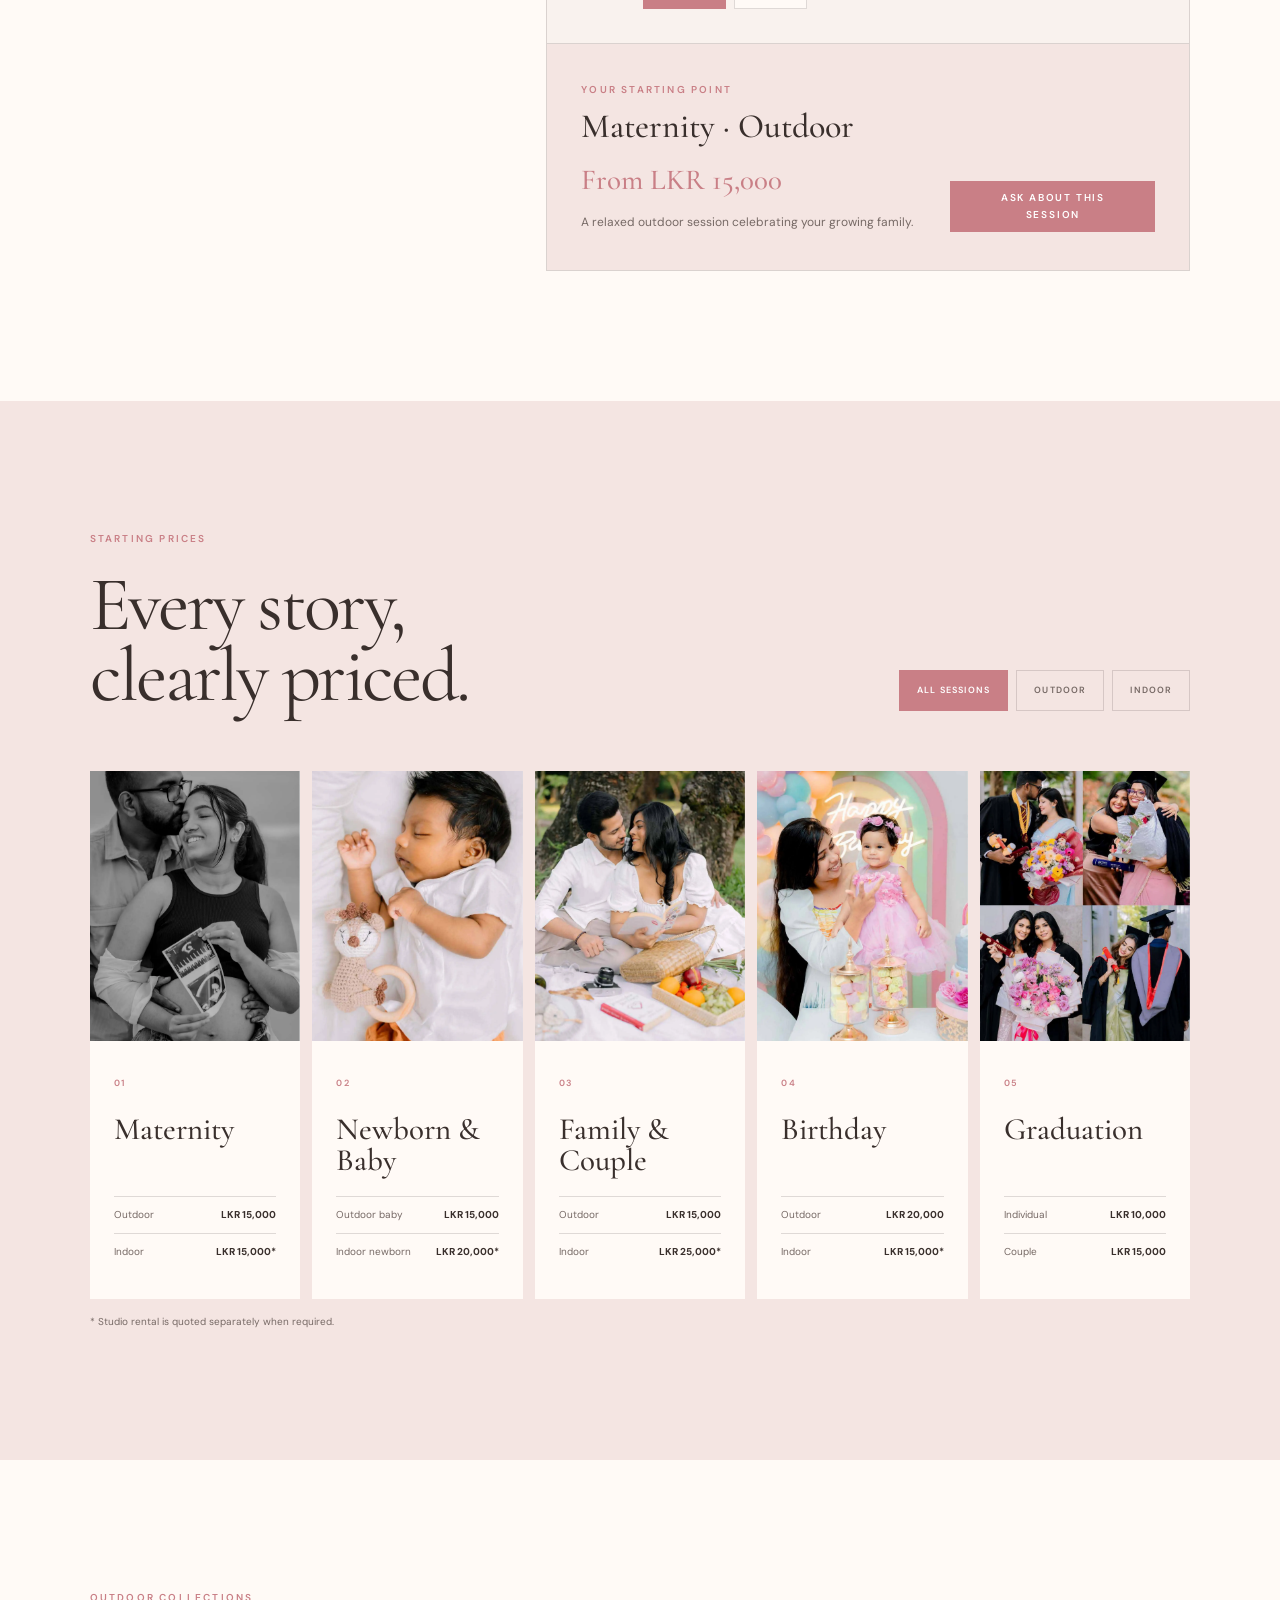
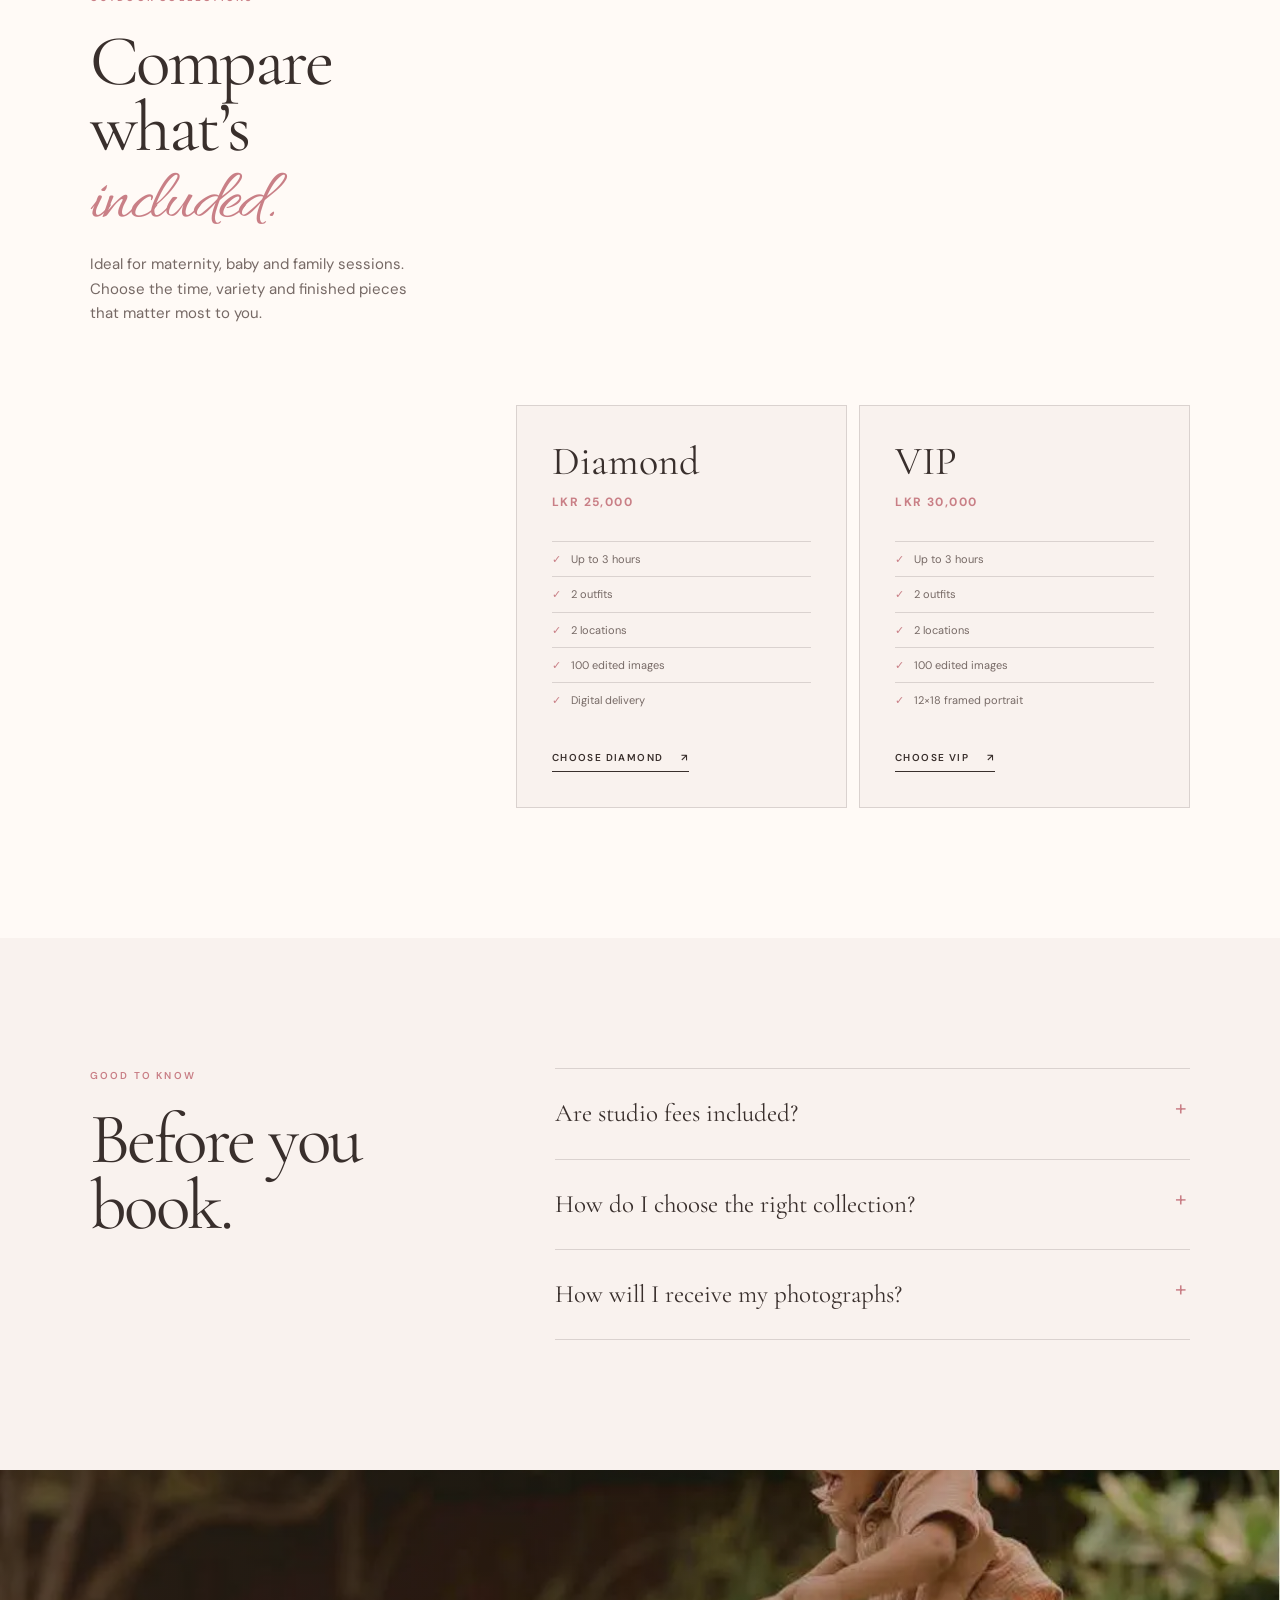
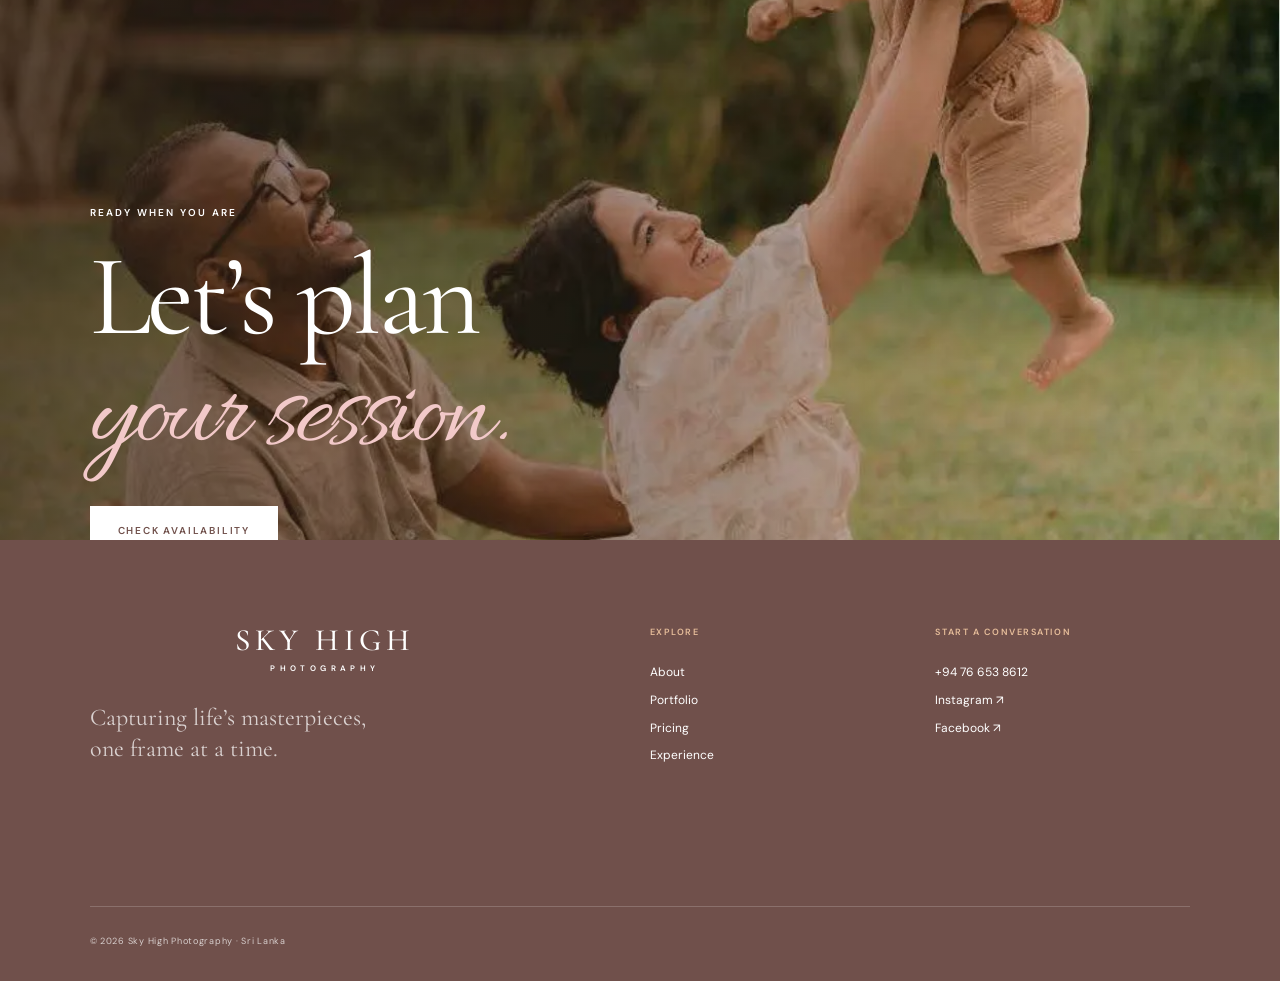
==== commit 6ff0affe: "Polish desktop hero call to action" ====
--- a/pricing.html
+++ b/pricing.html
@@ -9,7 +9,7 @@
   <link rel="preconnect" href="https://fonts.googleapis.com">
   <link rel="preconnect" href="https://fonts.gstatic.com" crossorigin>
   <link href="https://fonts.googleapis.com/css2?family=Allura&family=Cormorant+Garamond:ital,wght@0,400;0,500;0,600;1,400&family=DM+Sans:wght@400;500;600&display=swap" rel="stylesheet">
-  <link rel="stylesheet" href="styles.css?v=6">
+  <link rel="stylesheet" href="styles.css?v=7">
 </head>
 <body class="pricing-page">
   <a class="skip-link" href="#main">Skip to content</a>
--- a/styles.css
+++ b/styles.css
@@ -42,7 +42,7 @@
 .hero { position: relative; height: clamp(620px, calc(100vh - 168px), 740px); overflow: hidden; background: var(--paper); color: var(--ink); }
 .hero-photo { position: absolute; inset: 0 0 0 43%; width: 57%; height: 100%; object-fit: cover; object-position: center 18%; }
 .hero-shade { position: absolute; z-index: 1; inset: 0 0 0 43%; background: linear-gradient(90deg, rgba(88, 62, 55, .12), rgba(88, 62, 55, 0) 48%); pointer-events: none; }
-.hero-copy { position: absolute; z-index: 2; inset: 0 57% 0 0; padding: clamp(46px, 5.6vw, 105px); display: flex; flex-direction: column; justify-content: center; }
+.hero-copy { position: absolute; z-index: 2; inset: 0 57% 0 0; padding: clamp(46px, 5.6vw, 105px); display: flex; flex-direction: column; align-items: flex-start; justify-content: center; }
 .hero-copy.reveal { opacity: 1; transform: none; }
 .eyebrow { margin: 0 0 22px; color: var(--terracotta); font-size: 10px; font-weight: 600; letter-spacing: .22em; text-transform: uppercase; }
 .eyebrow.light { color: #fff; }
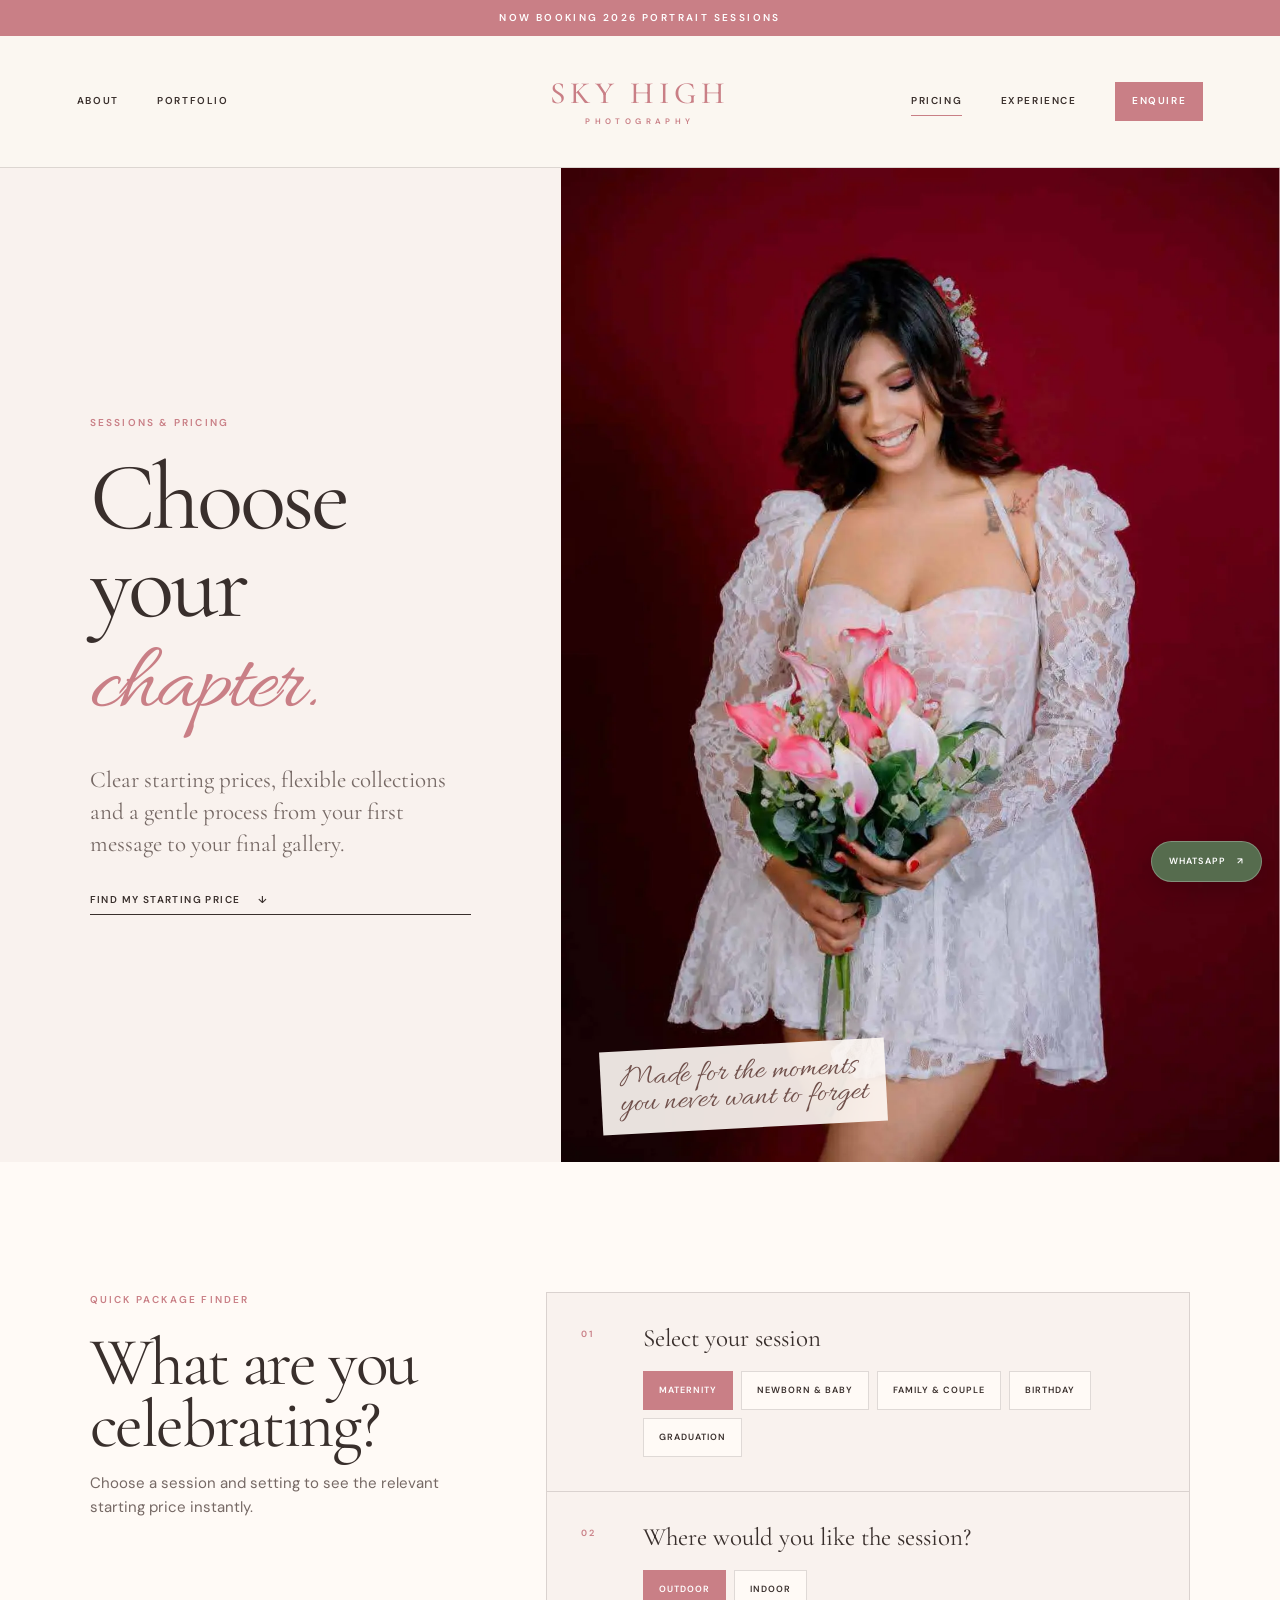
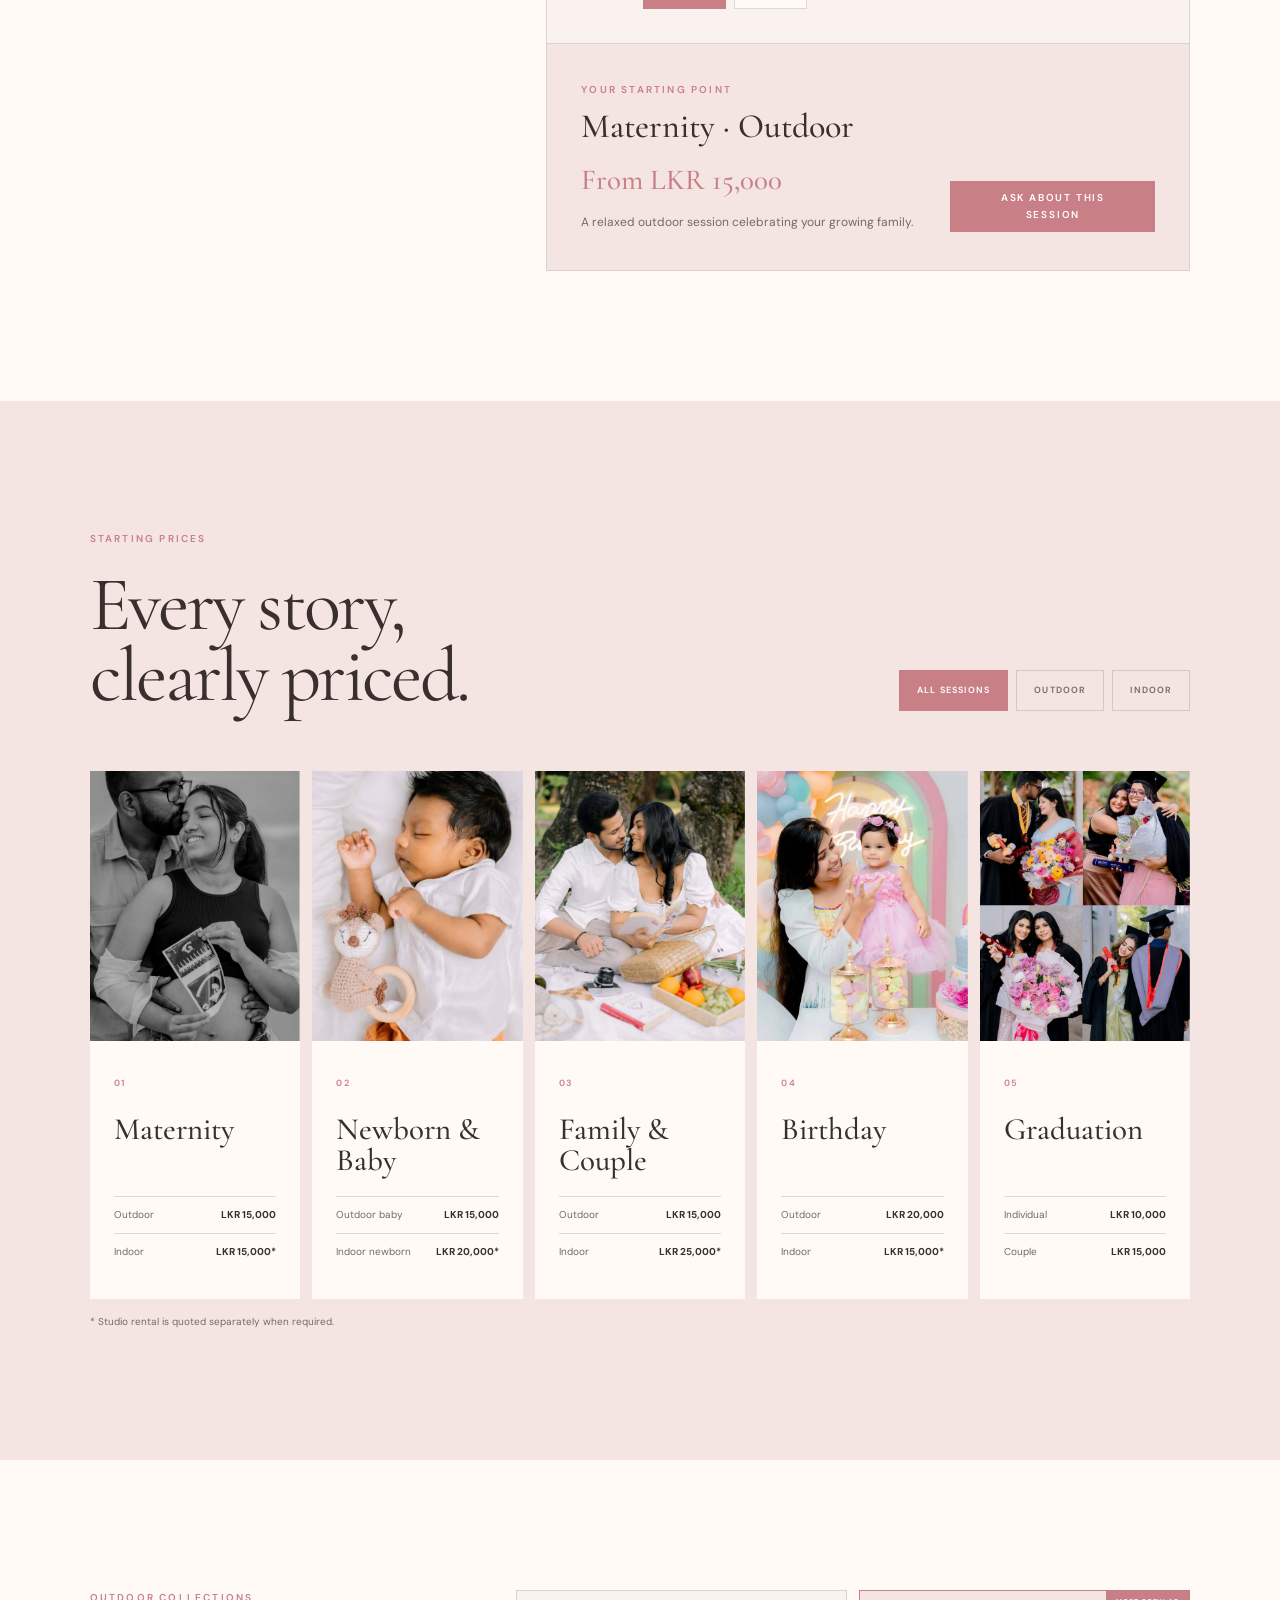
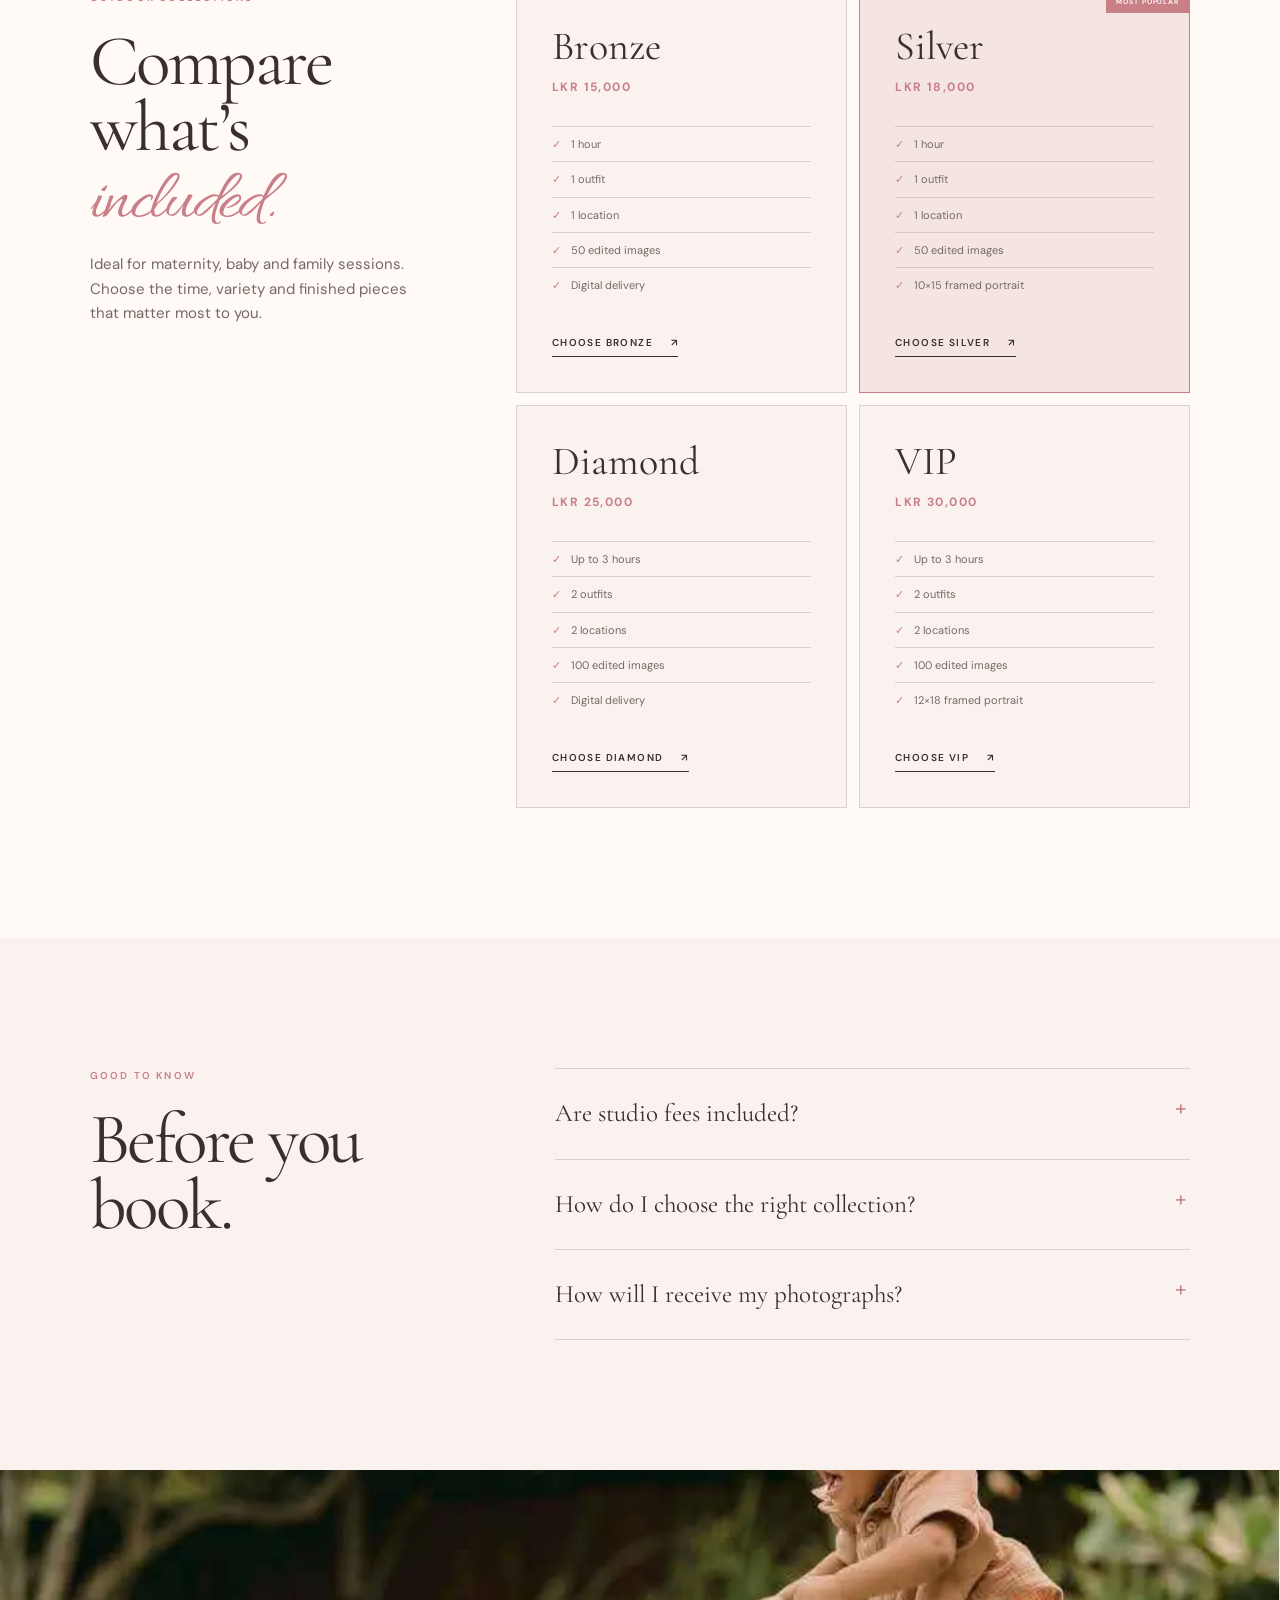
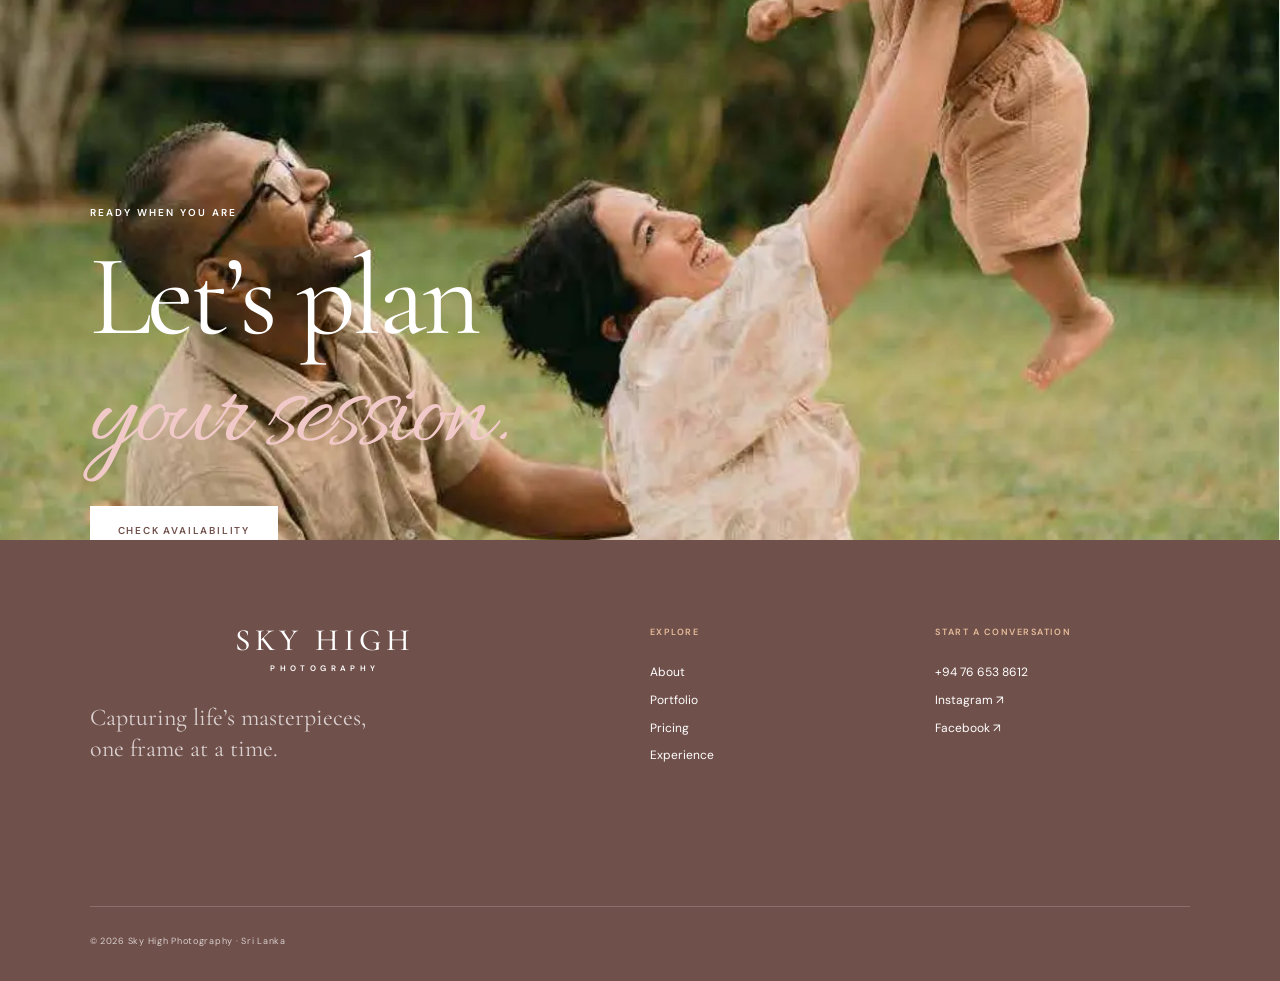
==== commit 7cfa0dd7: "Improve photo presentation and mobile galleries" ====
--- a/pricing.html
+++ b/pricing.html
@@ -9,7 +9,7 @@
   <link rel="preconnect" href="https://fonts.googleapis.com">
   <link rel="preconnect" href="https://fonts.gstatic.com" crossorigin>
   <link href="https://fonts.googleapis.com/css2?family=Allura&family=Cormorant+Garamond:ital,wght@0,400;0,500;0,600;1,400&family=DM+Sans:wght@400;500;600&display=swap" rel="stylesheet">
-  <link rel="stylesheet" href="styles.css?v=7">
+  <link rel="stylesheet" href="styles.css?v=8">
 </head>
 <body class="pricing-page">
   <a class="skip-link" href="#main">Skip to content</a>
@@ -207,6 +207,6 @@
   </footer>
 
   <a class="whatsapp-float" href="https://wa.me/94766538612?text=Hi%20Sky%20High%20Photography%2C%20I%27d%20like%20to%20check%20your%20availability." target="_blank" rel="noopener" aria-label="Chat with Sky High Photography on WhatsApp">WhatsApp <span>↗</span></a>
-  <script src="script.js?v=3"></script>
+  <script src="script.js?v=4"></script>
 </body>
 </html>
--- a/styles.css
+++ b/styles.css
@@ -39,10 +39,11 @@
 .site-header.sticky .brand span { font-size: 25px; }
 .menu-toggle, .mobile-menu { display: none; }
 
-.hero { position: relative; height: clamp(620px, calc(100vh - 168px), 740px); overflow: hidden; background: var(--paper); color: var(--ink); }
-.hero-photo { position: absolute; inset: 0 0 0 43%; width: 57%; height: 100%; object-fit: cover; object-position: center 18%; }
-.hero-shade { position: absolute; z-index: 1; inset: 0 0 0 43%; background: linear-gradient(90deg, rgba(88, 62, 55, .12), rgba(88, 62, 55, 0) 48%); pointer-events: none; }
-.hero-copy { position: absolute; z-index: 2; inset: 0 57% 0 0; padding: clamp(46px, 5.6vw, 105px); display: flex; flex-direction: column; align-items: flex-start; justify-content: center; }
+.hero { position: relative; height: clamp(650px, calc(100vh - 168px), 780px); overflow: hidden; background: var(--paper); color: var(--ink); }
+.hero::after { content: ""; position: absolute; inset: 0 0 0 47%; background: var(--blush); }
+.hero-photo { position: absolute; z-index: 1; inset: 28px 3.5vw 28px 50%; width: calc(50% - 7vw); height: calc(100% - 56px); object-fit: contain; object-position: center; }
+.hero-shade { display: none; }
+.hero-copy { position: absolute; z-index: 2; inset: 0 53% 0 0; padding: clamp(46px, 5.6vw, 105px); display: flex; flex-direction: column; align-items: flex-start; justify-content: center; }
 .hero-copy.reveal { opacity: 1; transform: none; }
 .eyebrow { margin: 0 0 22px; color: var(--terracotta); font-size: 10px; font-weight: 600; letter-spacing: .22em; text-transform: uppercase; }
 .eyebrow.light { color: #fff; }
@@ -61,8 +62,8 @@
 .section { padding: 130px 7vw; }
 .welcome { position: relative; display: grid; grid-template-columns: .62fr 1fr .42fr; gap: 7vw; align-items: center; background: var(--ivory); }
 .welcome::before { content: ""; position: absolute; z-index: 1; top: -25px; left: 0; width: 100%; height: 45px; background: var(--ivory); clip-path: polygon(0 60%, 8% 34%, 16% 57%, 24% 30%, 34% 60%, 43% 26%, 51% 55%, 61% 31%, 70% 61%, 81% 28%, 91% 58%, 100% 36%, 100% 100%, 0 100%); }
-.welcome-portrait { height: 560px; overflow: hidden; border-radius: 48% 48% 8px 8px / 30% 30% 8px 8px; }
-.welcome-portrait img { height: 100%; object-fit: cover; }
+.welcome-portrait { aspect-ratio: 1246 / 1723; overflow: hidden; border-radius: 48% 48% 8px 8px / 30% 30% 8px 8px; }
+.welcome-portrait img { height: 100%; object-fit: contain; }
 .welcome-copy { max-width: 680px; }
 .welcome h2 { font-size: clamp(55px, 5.6vw, 94px); }
 .welcome h2 span { color: var(--terracotta); }
@@ -70,29 +71,29 @@
 .welcome-copy > p:not(.eyebrow):not(.lead) { max-width: 570px; color: var(--muted); }
 .text-link { display: inline-flex; gap: 18px; margin-top: 28px; padding-bottom: 5px; border-bottom: 1px solid; font-size: 10px; font-weight: 600; letter-spacing: .14em; text-transform: uppercase; }
 .welcome-stack { position: relative; align-self: end; margin-bottom: 20px; }
-.welcome-stack img { height: 275px; object-fit: cover; transform: rotate(3deg); box-shadow: 0 20px 45px rgba(82, 54, 43, .15); }
+.welcome-stack img { height: auto; aspect-ratio: 1246 / 1723; object-fit: contain; transform: rotate(3deg); box-shadow: 0 20px 45px rgba(82, 54, 43, .15); }
 .welcome-stack span { display: block; margin: 14px 0 0 -24px; color: var(--terracotta); font-family: var(--script); font-size: 32px; line-height: .8; transform: rotate(-5deg); }
 
 .portfolio { padding-bottom: 120px; background: var(--paper); }
 .portfolio-heading { display: grid; grid-template-columns: 1fr .55fr; gap: 8vw; align-items: end; padding-bottom: 75px; }
 .portfolio-heading h2 { font-size: clamp(65px, 7vw, 112px); }
 .portfolio-heading > p { max-width: 470px; margin: 0; color: var(--muted); }
-.story-grid { padding: 0 4vw; display: grid; grid-template-columns: 1fr .72fr .82fr; grid-auto-rows: 300px; gap: 16px; }
-.story { position: relative; margin: 0; overflow: hidden; background: #d8c7bb; }
-.story-tall { grid-row: span 2; }
-.story-wide { grid-column: span 2; }
-.story img { height: 100%; object-fit: cover; transition: transform .8s cubic-bezier(.2,.7,.2,1); }
+.story-grid { padding: 0 4vw; display: grid; grid-template-columns: repeat(3, minmax(0, 1fr)); gap: 16px; }
+.story { position: relative; aspect-ratio: 1246 / 1723; margin: 0; overflow: hidden; background: #d8c7bb; }
+.story-tall, .story-wide { grid-row: auto; grid-column: auto; }
+.story img { height: 100%; object-fit: contain; transition: transform .8s cubic-bezier(.2,.7,.2,1); }
 .story:hover img { transform: scale(1.035); }
 .story figcaption { position: absolute; left: 0; bottom: 0; min-width: 170px; padding: 15px 20px; background: rgba(251,247,241,.95); }
 .story figcaption span, .story figcaption small { display: block; }
 .story figcaption span { font-family: var(--serif); font-size: 24px; line-height: 1; }
 .story figcaption small { margin-top: 5px; color: var(--muted); font-size: 8px; letter-spacing: .14em; text-transform: uppercase; }
-.story-quote { padding: 38px; display: flex; flex-direction: column; justify-content: flex-end; background: var(--terracotta); color: white; }
+.story-quote { aspect-ratio: 1246 / 1723; padding: 38px; display: flex; flex-direction: column; justify-content: flex-end; background: var(--terracotta); color: white; }
 .story-quote p { margin: 0; font-family: var(--serif); font-size: clamp(27px, 2.8vw, 45px); line-height: 1.05; }
 .story-quote span { margin-top: 22px; font-size: 8px; font-weight: 600; letter-spacing: .18em; text-transform: uppercase; }
 .filmstrip { margin-top: 16px; padding: 0 4vw; display: grid; grid-template-columns: repeat(8, 1fr); gap: 12px; overflow: hidden; }
-.filmstrip img { height: 190px; object-fit: cover; }
+.filmstrip img { height: auto; aspect-ratio: 1246 / 1723; object-fit: contain; }
 .filmstrip img:nth-child(even) { transform: translateY(22px); }
+.carousel-nav { display: none; }
 
 .sessions { padding-top: 140px; background: var(--blush); color: var(--ink); }
 .sessions-heading { display: grid; grid-template-columns: 1fr .55fr; gap: 8vw; align-items: end; margin-bottom: 70px; }
@@ -218,9 +219,9 @@
 .pricing-final-cta .button { margin-top: 34px; background: white; color: var(--terracotta-deep); border-color: white; }
 
 .experience { min-height: 900px; display: grid; grid-template-columns: 1fr 1fr; background: var(--blush); }
-.experience-photo { position: relative; min-height: 800px; }
-.experience-photo > img:first-child { width: 100%; height: 100%; object-fit: cover; }
-.experience-small { position: absolute; right: -7%; bottom: 8%; width: 34%; height: 34%; object-fit: cover; border: 10px solid var(--blush); }
+.experience-photo { position: relative; min-height: 800px; padding: 70px 8vw 70px 5vw; display: grid; place-items: center; }
+.experience-photo > img:first-child { width: min(100%, 540px); height: auto; aspect-ratio: 1246 / 1723; object-fit: contain; }
+.experience-small { position: absolute; right: 2%; bottom: 9%; width: min(30%, 230px); height: auto; aspect-ratio: 1246 / 1723; object-fit: contain; border: 10px solid var(--blush); }
 .experience-copy { padding: 120px 8vw 100px; }
 .experience h2 { font-size: clamp(58px, 5.6vw, 96px); }
 .experience ol { margin: 65px 0 0; padding: 0; list-style: none; }
@@ -235,20 +236,25 @@
 .promise h2 em { color: var(--terracotta); font-family: var(--script); font-style: normal; }
 .promise-copy > p:not(.eyebrow) { margin-top: 35px; color: var(--muted); }
 .promise-collage { position: relative; min-height: 690px; }
-.promise-main { position: absolute; left: 0; top: 0; width: 72%; height: 78%; object-fit: cover; }
-.promise-overlap { position: absolute; right: 0; bottom: 0; width: 43%; height: 48%; object-fit: cover; border: 12px solid var(--ivory); }
+.promise-main { position: absolute; left: 0; top: 0; width: 68%; height: auto; aspect-ratio: 1246 / 1723; object-fit: contain; }
+.promise-overlap { position: absolute; right: 0; bottom: 0; width: 40%; height: auto; aspect-ratio: 1246 / 1723; object-fit: contain; border: 12px solid var(--ivory); }
 .promise-collage span { position: absolute; right: 4%; top: 8%; color: var(--terracotta); font-family: var(--script); font-size: 39px; line-height: .8; transform: rotate(-5deg); }
 
-.final-cta { position: relative; height: 82vh; min-height: 620px; color: white; overflow: hidden; }
-.final-cta > img { width: 100%; height: 100%; object-fit: cover; object-position: center 40%; }
-.final-shade { position: absolute; inset: 0; background: linear-gradient(90deg, rgba(54,32,23,.67), rgba(54,32,23,.12)); }
-.final-copy { position: absolute; left: 8vw; top: 50%; transform: translateY(-50%); }
+.final-cta { position: relative; height: 780px; min-height: 620px; color: var(--ink); overflow: hidden; background: var(--paper); }
+.final-cta::after { content: ""; position: absolute; inset: 0 0 0 46%; background: var(--blush); }
+.final-cta > img { position: absolute; z-index: 1; inset: 35px 4vw 35px 50%; width: calc(50% - 8vw); height: calc(100% - 70px); object-fit: contain; object-position: center; }
+.final-shade { display: none; }
+.final-copy { position: absolute; z-index: 2; left: 8vw; top: 50%; transform: translateY(-50%); }
 .final-copy.in-view { transform: translateY(-50%); }
 .final-cta h2 { font-size: clamp(92px, 11vw, 180px); }
-.final-cta h2 em { color: #f4d8c8; font-family: var(--script); font-style: normal; }
+.final-cta h2 em { color: var(--terracotta); font-family: var(--script); font-style: normal; }
 .final-cta .button { margin-top: 38px; }
-.final-cta .button-light { background: rgba(255,255,255,.96); color: var(--terracotta-deep); border-color: white; }
-.final-cta .button-light:hover { background: transparent; color: white; }
+.final-cta .eyebrow.light { color: var(--terracotta); }
+.final-cta .button-light { background: var(--terracotta); color: white; border-color: var(--terracotta); }
+.final-cta .button-light:hover { background: transparent; color: var(--terracotta); }
+
+.story-grid, .filmstrip, .session-cards, .pricing-session-grid { scrollbar-width: none; }
+.story-grid::-webkit-scrollbar, .filmstrip::-webkit-scrollbar, .session-cards::-webkit-scrollbar, .pricing-session-grid::-webkit-scrollbar { display: none; }
 
 footer { padding: 85px 7vw 32px; display: grid; grid-template-columns: 1.2fr .5fr .65fr; gap: 7vw; background: var(--terracotta-deep); color: white; }
 .brand-light { color: white; }
@@ -296,10 +302,10 @@
   .hero .button-light:hover { background: transparent; color: white; }
   .section { padding: 95px 6vw; }
   .welcome { grid-template-columns: .8fr 1fr; gap: 7vw; }
-  .welcome-portrait { height: 480px; }
+  .welcome-portrait { height: auto; }
   .welcome-stack { display: none; }
   .portfolio-heading { grid-template-columns: 1fr; }
-  .story-grid { grid-template-columns: 1fr 1fr; grid-auto-rows: 260px; }
+  .story-grid { grid-template-columns: 1fr 1fr; }
   .story-wide, .story-quote { grid-column: span 1; }
   .filmstrip { overflow-x: auto; grid-template-columns: repeat(8, 170px); padding-bottom: 25px; }
   .sessions-heading { grid-template-columns: 1fr; }
@@ -327,8 +333,9 @@
   body { font-size: 14px; }
   .announcement { letter-spacing: .18em; }
   .hero { height: calc(100svh - 114px); min-height: 560px; }
-  .hero-photo { object-position: 58% center; }
-  .hero-shade { background: linear-gradient(0deg, rgba(42,24,18,.68), rgba(42,24,18,.05) 70%); }
+  .hero::after { display: none; }
+  .hero-photo { inset: 0; width: 100%; height: 100%; padding: 0; object-fit: cover; object-position: 58% center; }
+  .hero-shade { display: block; position: absolute; z-index: 1; inset: 0; background: linear-gradient(0deg, rgba(42,24,18,.68), rgba(42,24,18,.05) 70%); }
   .hero-copy { left: 22px; right: 22px; bottom: 7%; width: auto; }
   .hero h1 { font-size: clamp(60px, 18vw, 82px); }
   .hero-copy > p:not(.eyebrow) { margin: 21px 0 26px; font-size: 18px; }
@@ -336,7 +343,7 @@
   .button { width: 100%; }
   .section { padding: 80px 22px; }
   .welcome { display: flex; flex-direction: column; align-items: stretch; }
-  .welcome-portrait { width: 72%; height: 390px; margin-top: -118px; position: relative; z-index: 3; border: 8px solid var(--ivory); }
+  .welcome-portrait { width: 72%; height: auto; margin-top: -118px; position: relative; z-index: 3; border: 8px solid var(--ivory); }
   .welcome h2 { font-size: 53px; }
   .welcome-copy .lead { margin-top: 27px; font-size: 21px; }
   .text-link { font-size: 9px; }
@@ -344,11 +351,20 @@
   .portfolio-heading { padding-bottom: 55px; }
   .portfolio-heading h2 { font-size: 62px; }
   .story-grid { display: flex; padding: 0 14px; overflow-x: auto; scroll-snap-type: x mandatory; gap: 10px; }
-  .story, .story-tall, .story-wide, .story-quote { flex: 0 0 82vw; height: 520px; scroll-snap-align: center; }
-  .story-quote { height: 300px; align-self: flex-end; }
-  .filmstrip { margin-top: 10px; padding: 0 14px 22px; grid-template-columns: repeat(8, 145px); }
-  .filmstrip img { height: 170px; }
+  .story, .story-tall, .story-wide, .story-quote { flex: 0 0 82vw; height: auto; aspect-ratio: 1246 / 1723; scroll-snap-align: center; }
+  .story-quote { align-self: stretch; }
+  .filmstrip { margin-top: 10px; padding: 0 14px; grid-template-columns: repeat(8, 145px); }
+  .filmstrip img { height: auto; }
   .filmstrip img:nth-child(even) { transform: none; }
+  .carousel-nav { margin: 18px 14px 0; padding-top: 14px; display: grid; grid-template-columns: auto 1fr auto; gap: 13px; align-items: center; border-top: 1px solid var(--line); color: var(--muted); }
+  .carousel-nav > span { font-size: 9px; letter-spacing: .13em; }
+  .carousel-nav > span strong { color: var(--terracotta); }
+  .carousel-nav p { margin: 0; font-family: var(--serif); font-size: 17px; }
+  .carousel-nav > div { display: flex; gap: 7px; }
+.carousel-nav button { width: 40px; height: 40px; padding: 0; border: 1px solid var(--line); border-radius: 50%; background: var(--ivory); color: var(--ink); cursor: pointer; }
+  .carousel-nav button:focus-visible { outline: 2px solid var(--terracotta); outline-offset: 3px; }
+  .carousel-nav button:disabled { opacity: .32; }
+  .carousel-nav-small { margin-top: 14px; }
   .sessions { padding-top: 90px; }
   .sessions h2 { font-size: 56px; }
   .session-cards { display: flex; margin-right: -22px; overflow-x: auto; scroll-snap-type: x mandatory; gap: 10px; padding-bottom: 12px; }
@@ -363,7 +379,8 @@
   .pricing-action .script { font-size: 37px; }
   .pricing-action .button { margin-top: 25px; }
   .experience { min-height: 0; }
-  .experience-photo { min-height: 520px; }
+  .experience-photo { min-height: 0; padding: 45px 40px; }
+  .experience-photo > img:first-child { width: 100%; }
   .experience-small { width: 38%; height: 35%; border-width: 7px; }
   .experience-copy { padding: 80px 22px; }
   .experience h2 { font-size: 55px; }
@@ -406,12 +423,16 @@
   .pricing-final-copy { left: 22px; right: 22px; top: auto; bottom: 8%; transform: none; }
   .pricing-final-copy.in-view { transform: none; }
   .pricing-final-cta h2 { font-size: 72px; }
-  .final-cta { height: 75vh; min-height: 560px; }
-  .final-cta > img { object-position: 58% center; }
-  .final-shade { background: linear-gradient(0deg, rgba(54,32,23,.75), rgba(54,32,23,.08)); }
+  .final-cta { height: 75vh; min-height: 560px; color: white; }
+  .final-cta::after { display: none; }
+  .final-cta > img { position: absolute; inset: 0; width: 100%; height: 100%; object-fit: cover; object-position: 58% center; }
+  .final-shade { display: block; position: absolute; z-index: 1; inset: 0; background: linear-gradient(0deg, rgba(54,32,23,.75), rgba(54,32,23,.08)); }
   .final-copy { left: 22px; right: 22px; top: auto; bottom: 8%; transform: none; }
   .final-copy.in-view { transform: none; }
   .final-cta h2 { font-size: 83px; }
+  .final-cta h2 em { color: #f4d8c8; }
+  .final-cta .eyebrow.light { color: white; }
+  .final-cta .button-light { background: rgba(255,255,255,.96); color: var(--terracotta-deep); border-color: white; }
   footer { padding: 70px 22px 28px; grid-template-columns: 1fr 1fr; }
   .footer-brand { grid-column: 1 / -1; margin-bottom: 25px; }
   footer > small { margin-top: 30px; }
